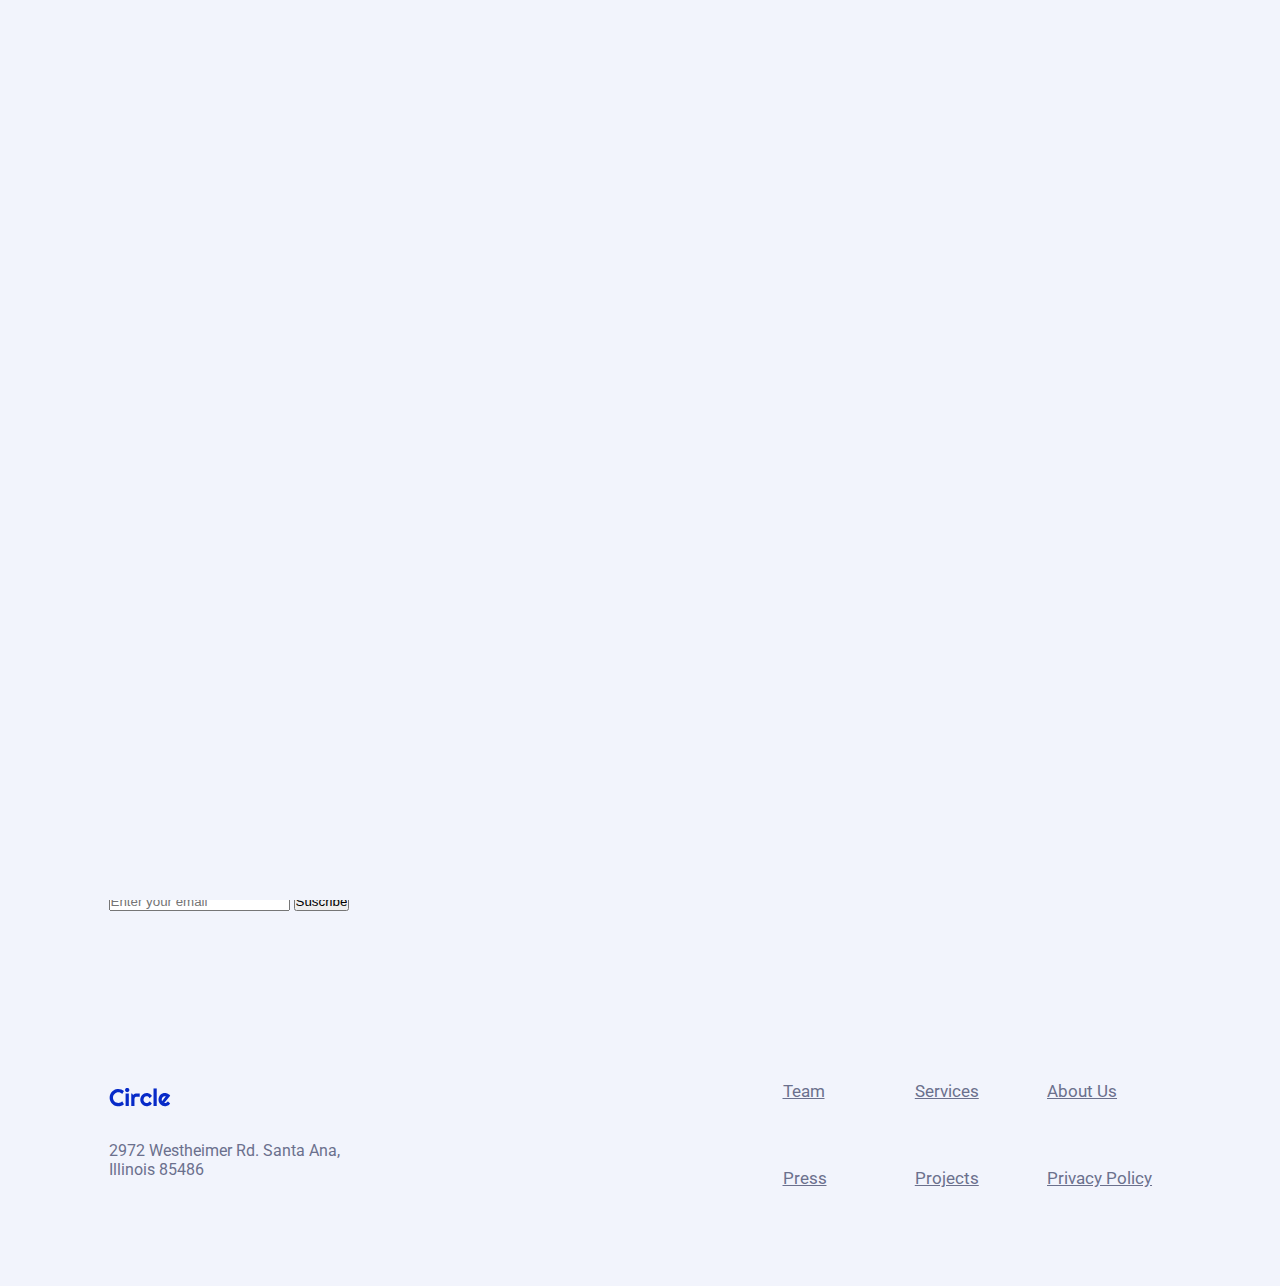
==== index.html @ 1daec204 "Add files via upload" ====
<!DOCTYPE html>
<html lang="en">
  <head>
    <meta charset="UTF-8" />
    <meta name="viewport" content="width=device-width, initial-scale=1.0" />
    <title>Circle Agency – Home</title>
    <link rel="stylesheet" href="./css/styles.css" />
    <link rel="stylesheet" href="./css/header.css" />
    <link rel="stylesheet" href="./css/footer.css" />
    <link rel="stylesheet" href="./css/index.css" />
    <link rel="stylesheet" href="./css/splash-loader.css" />
    <!-- TO add the script tag + defer attribute to load script file after the html is parsed on the webpage -->
    <script src="./js/index.js" defer></script>
    <script src="./js/loader-animation.js" dafer></script>
    <link rel="shortcut icon" type="image/x-icon" href="./assets/logos/favicon.ico">
    <script src="./js/global.js"></script>
    <script src="./js/loader-animations.js"></script>
  </head>
  <body>
    <!-- ----- -->
    <!-- ----- -->
    <!-- Splash Loader Code Start -->
    <div class="splash" >
      <div class="circle2">
        <div class="outer-circle"></div>
        <div class="inner-circle"></div>
        <div class="box box-top-left"></div>
        <div class="box box-bottom-left"></div>
        <div class="box box-bottom-right"></div>
        <div class="box box-top-right"></div>
      </div>
    </div>
    <!-- Splash Loader Code End -->
    <!-- ----- -->
    <!-- ----- -->
    
    <!-- ----- -->
    <!-- ----- -->
    <!-- fetch header-component-->
    <header-component></header-component>
    <!-- fetch header-component-->
    <!-- ----- -->
    <!-- ----- -->
    
   
    <!-- ----- -->
    <!-- ----- -->
    <!-- Hero section -->
   <section class="hero">
      <div class="hero-content">
          <h1 class="capitalize">Empower your Business with stunning desing!</h1>
          <h3>Circle is a digital design and development studio. We design and
              develop astonishing websites and mobile apps.</h3>
          <div class="hero-content-buttons">
              <a class="btn" href="#newsletter">Get in touch</a>
              <a href="#projects">See our work</a>
          </div>
      </div>
      <div class="hero-images">
          <img class="img-hero" src="./assets/hero-section/hero-image.png" alt="Hero image">
          <img class="img-card" src="./assets/hero-section/card-1.png" alt="Choose your credit card">
          <img class="img-card img-card-botton" src="./assets/hero-section/card-2.png"
              alt="Project has been accepted card">
      </div>
  </section>
   <!-- Hero Section end-->  
   <!-- ----- -->
   <!-- ----- -->
    

    <!-- ----- -->
    <!-- ----- -->
    <!-- fetch newsletter-component-->
    <newsletter-component id="newsletter"></newsletter-component>
    <!-- fetch newsletter-component end-->
    <!-- ----- -->
    <!-- ----- -->
    

    <!-- ----- -->
    <!-- ----- -->
    <!-- fetch footer-component-->
    <footer-component></footer-component>
    <!-- fetch footer-component end-->
    <!-- ----- -->
    <!-- ----- -->
    
  </body>
</html>
---- css/styles.css ----
@import url("https://fonts.googleapis.com/css2?family=Cinzel&family=Roboto:wght@100;300;400;500&display=swap");

:root {
  --primary: #072ac8;
  --primaryLight: #a2d6f9;
  --primaryLighter: #d1edff;
  --secondaryLight: #fce300;
  --secondaryDark: #ffc600;
  --neutralLight: #f4f6fc;
  --neutralMedium: #6b708d;
  --neutralDark: #292e47;
  --wrong: #b33a3a;
  --right: #28a428;
  --white: #fff;
  --black: #000;
  --diameter: 25vw;
  --circular-line-width: 2px;
  --background: #000;
  --line-color: #ff0055;
}

* {
  margin: 0;
  padding: 0;
  box-sizing: border-box;
}

body {
  font-family: "Roboto", sans-serif;
  font-style: normal;
  font-weight: 300;
  background-color: #f2f4fc;
  color: #292e47;
}

section,
footer {
  max-width: 1063px;
  margin: auto;
}
---- css/header.css ----
header * {
    box-sizing: border-box;
    padding: 0;
    margin: 0;
  }
  
  /* --- DEFAULT DESIGN: SMARTPHONE --- */
  
  .burger {
    color: var(--NeutralMedium);
    margin-top: 5px;
  }
  
  .menu-selected {
    color: var(--Primary);
  }
  
  .navbar {
    font-size: 18px;
    margin-top: 20px;
    padding-bottom: 10px;
    width: 90%;
  }
  
  .main-nav {
    display: none;
    list-style-type: none;
    color: var(--NeutralMedium);
    font-family: "Roboto";
    font-size: 17px;
    font-weight: 500;
    line-height: 22px;
  }
  
  .nav-links,
  .logo {
    text-decoration: none;
  }
  
  .nav-links:hover {
    color: var(--Primary);
    text-decoration: underline;
  }
  
  .main-nav li {
    text-align: center;
    margin: 15px auto;
  }
  
  .logo {
    position: absolute;
    top: 20px;
    left: 30px;
    margin-left: 0;
  }
  
  .navbar a.btn {
    background-color: var(--Primary);
    color: var(--White);
    padding: 15px;
    font-weight: normal;
  }
  
  .navbar-toggle {
    position: absolute;
    top: 10px;
    right: 20px;
    cursor: pointer;
    color: rgba(255, 255, 255, 0.8);
    font-size: 24px;
  }
  
  #chkToggle {
    display: none;
  }
  
  #menuBtn:hover {
    color: var(--SecondaryDark);
  }
  
  #chkToggle:checked+ul.main-nav,
  #chkToggle:checked+a.btn {
    display: block;
  }
  
  /* --- TABLET ADJUSTMENTS --- */
  
  @media screen and (min-width: 768px) {
    .navbar {
      display: flex;
      justify-content: space-between;
      padding-bottom: 0;
      height: 70px;
      align-items: center;
    }
  
    #chkToggle:checked+ul.main-nav,
    #chkToggle:checked+a.btn {
      display: flex;
    }
  
    .main-nav {
      display: flex;
      margin-right: 30px;
      flex-direction: row;
      justify-content: flex-end;
    }
  
    .main-nav li {
      margin: 0;
    }
  
    .nav-links {
      margin-left: 40px;
    }
  
    .logo {
      position: static;
      margin-left: 90px;
    }
  
    .navbar-toggle {
      display: none;
    }
  
    .nav-links:hover {
      color: var(--Primary);
    }
  
    #menuBtn {
      margin-top: 0;
    }
  }
---- css/footer.css ----
/* --- DEFAULT DESIGN: SMARTPHONE --- */

.footer {
    margin-bottom: 50px;
}

.footer p,
.footer a {
    color: var(--neutralMedium);
    font-weight: normal;
}

.address-info p {
    margin: 20px 0;
}

.sitemap {
    display: grid;
    grid-template-columns: repeat(3, 1fr);
    font-size: 17px;
    list-style: none;
}

.sitemap li {
    margin: 20px 0;
}

.sitemap a:hover {
    color: var(--Primary);
    text-decoration: underline;
}

.address-info-logo {
    text-align: left;
}

/* --- TABLET ADJUSTMENTS --- */

@media (min-width: 768px) {
    .footer {
        display: flex;
        align-items: center;
        justify-content: space-between;
        height: 100%;
    }

    .footer .logo {
        margin-bottom: 20px;
    }

    .footer p {
        text-align: left;
    }

    .address-info p {
        margin: 30px 0;
    }

    .address-info {
        text-align: left;
    }

    .sitemap {
        display: flex;
        flex-wrap: wrap;
        justify-content: space-between;
    }

    .sitemap li {
        flex: 0 32%;
        height: 60px;
        margin-bottom: 2%;
        /* (100-32*3)/2 */
    }
}
---- css/index.css ----
/* --- HOME GENERAL --- */

section {
  margin-bottom: 150px !important;
}

/* --- HERO SECTION --- */

.hero-content {
  text-align: left;
  margin-bottom: 50px;
}

.hero-content div.hero-content-buttons {
  margin: 0;
}

.hero {
  margin: 60px auto;
  max-width: 85%;
}

.hero-content-buttons a:hover {
  color: var(--Primary);
  text-decoration: underline;
}

.hero-content a.btn:hover {
  color: var(--SecondaryDark);
  text-decoration: none;
}

.btn {
  background-color: var(--Primary);
  color: var(--White);
  display: inline;
  margin-top: 30px;
}

.btn a {
  background-color: var(--Primary);
  color: var(--White);
  padding: 15px;
  font-weight: normal;
}

.hero div.hero-content-buttons a {
  padding: 15px;
}

.hero div.hero-content-buttons a.btn {
  font-weight: normal;
}

.hero-images {
  position: relative;
}

.img-hero {
  width: 600px;
  max-width: 100%;
}

.img-card {
  max-width: 250px;
  position: absolute;
  top: 0%;
  left: -15%;
  background-color: rgba(0, 0, 0, 0);
  display: none;
}

.img-card-botton {
  top: auto;
  left: auto;
  right: -15%;
  bottom: -15%;
}






/* --- INTERMEDIATE TABLET / DEKTOP ADJUSTMENTS --- */

@media (min-width: 768px) and (max-width: 1500px) {
  .img-hero {
      width: 900px;
  }

  .img-card {
      max-width: 240px;
  }
}

@media (min-width: 768px) and (max-width: 992px) {
  .img-hero {
      width: 800px;
  }

  .img-card {
      max-width: 200px;
  }
}

/* --- TABLET ADJUSTMENTS --- */

@media (min-width: 768px) {
  .hero {
      display: flex;
  }

  .hero-content {
      display: flex;
      flex-flow: column wrap;
      justify-content: center;
      margin-bottom: 20px;
      margin: 0 auto;
  }

  .img-card {
      display: inline-block;
  }

  .project-wrapper {
      background-color: var(--NeutralLight);
  }

  .clients,
  .services,
  .recent-projects {
      width: 90%;
      margin: 0 auto;
  }

  .clients {
      display: grid;
      grid-template-columns: repeat(3, 1fr);
      margin-top: 150px;
      margin-bottom: 200px;
  }

  .project-card {
      width: 40%;
  }

  .projects-container {
      display: flex;
      flex-flow: row wrap;
  }

  .testimonial {
      margin: 30px auto;
  }

  .testimonial-text h3 {
      font-size: 32px;
  }

  .testimonial-text p {
      font-size: 20px;
      margin-bottom: 20px;
  }

  .testimonial-memojis {
      display: inline-block;
  }
}

/* --- DESKTOP ADJUSTMENTS --- */

@media (min-width: 992px) {
  h1 {
      font-size: 50px;
  }

  .hero h3 {
      font-size: 24px;
  }

  .clients {
      display: flex;
      justify-content: space-between;
  }

  .img-hero {
      width: 800px;
      max-width: auto;
  }

  .services-container {
      display: flex;
      justify-content: space-between;
      gap: 30px;
      align-items: center;
      margin: 0 auto;
      width: 95%;
  }

  .projects-container {
      display: flex;
      justify-content: space-between;
      gap: 30px;
      align-items: center;
      margin: 0 auto;
      width: 95%;
  }

  .project-card {
      width: 30%;
  }

  .testimonial-text h3 {
      font-size: 40px;
  }

  .testimonial-text p {
      font-size: 24px;
  }

  .services-container {
      max-width: 1200px;
  }
}


@keyframes fadeIn {
  to {
    opacity: 0;
  }
}

@keyframes goUp {
  from {
    transform: translate3d(0, 90px, 0);
  }
}

.fade-in {
  opacity: 0;
  animation: fadeIn 1s ease-in forwards, goUp 0.5s ease-in forwards;
}

/*Modal*/
.modal {
    position: fixed;
    left: auto;
    top: 0;
    width: 100%;
    height: 100%;
    background-color: rgba(0, 0, 0, 0.5);
    opacity: 0;
    visibility: hidden;
    transform: scale(1.1);
    transition: visibility 0s linear 0.25s, opacity 0.25s 0s, transform 0.25s;
}

.modal-content {
    position: absolute;
    top: 50%;
    left: 50%;
    transform: translate(-50%, -50%);
    background-color: var(--White);
    padding: 1rem 1.5rem;
    width: 24rem;
    border-radius: 0.5rem;
}

.modal-content > h1, h2, h3, h4, h5, h6 {
    color: darkblue;
    padding: 1rem 1.5rem;
    border-radius: 0.25rem;
}

.modal-title {
    font-weight: bold;
    color: var(--White);
    background-color: var(--Primary);
    border-radius: 0.25rem;
    padding: 0.2rem 1.5rem;
}

.close-button {
    float: right;
    width: 1.6rem;
    font-weight: bold;
    line-height: 1.6rem;
    text-align: center;
    cursor: pointer;
    border-radius: 0.25rem;
    background-color: lightgray;
}

.close-button:hover {
    background-color: darkgray;
}

.show-modal {
    opacity: 1;
    visibility: visible;
    transform: scale(1.0);
    transition: visibility 0s linear 0s, opacity 0.25s 0s, transform 0.25s;
}

/* MEDIA QUERY RESPONSIVE*/

/* Very small devices. Mobile phone*/
@media (max-width: 575.9px){
    .modal-content {
        left: 50%;
        right: 50%;
        width: 50%;
    }
    .modal-content > h1{
        font-size: 15px;
    }
}
.scroll-to-top {
    position: relative;
  }
  
  .btn-scroll-position {
    position: fixed;
    bottom: 40px;
    right: 25px;
    z-index: 20;
  }
  
  .btn-scroll-style {
    background-color: var(--NeutralMedium);
    border: 2px solid var(--White);
    border-radius: 50%;
    height: 50px;
    width: 50px;
    color: var(--White);
    cursor: pointer;
    animation: movebtn 3s ease-in-out infinite;
    box-shadow: 0 2px 5px rgba(000, 000, 000, .3);
    transition: all 0.5s ease-in-out;
    font-size: 30px !important;
    line-height: 45px !important;
    display: flex;
    justify-content: center;
    align-items: center;
    visibility: hidden;
  }
  
  .icon-style:hover {
    animation: none;
    background: var(--White);
    color: var(--NeutralMedium);
    border: 2px solid var(--NeutralMedium);
  }
  
  @keyframes movebtn {
    0% {
      transform: translateY(0px);
    }
    25% {
      transform: translateY(20px);
    }
    50% {
      transform: translateY(0px);
    }
    75% {
      transform: translateY(-20px);
    }
    100% {
      transform: translateY(0px);
    }
  }

  @media (min-width: 992px) {
    .btn-scroll-style {
        height: 55px;
        width: 55px;
        line-height: 50px !important;
    }
  }
---- css/splash-loader.css ----
/* ------------------------------ Splash page ------------------------------ */
.splash {
    position: fixed;
    top: 0;
    left: 0;
    width: 100vw;
    max-width: 100vw;
    height: 100vh;
    z-index: 200;
    background-color: #f2f4fc;
  }
  
  .splash.display-none {
    position: fixed;
    top: 0;
    left: 0;
    opacity: 0;
    width: 95vw;
    max-width: 1200px;
    height: 100vh;
    z-index: -10;
    background-color: #f2f4fc;
    transition: all 1s;
  }
  
  .splash h1 {
    font-size: 2em;
    position: fixed;
    top: 39vh;
    left: 37vw;
    background-color: transparent;
    color: var(--primary);
  }
  
  @keyframes fadeIn {
    to {
      opacity: 0;
    }
  }
  
  @keyframes goUp {
    from {
      transform: translate3d(0, 90px, 0);
    }
  }
  
  .fade-in {
    opacity: 0;
    animation: fadeIn 1s ease-in forwards, goUp 0.5s ease-in forwards;
  }
  
  /* ------ CIRCULAR ANIMATION ------ */
  
  .circle2 {
    position: fixed;
    display: inline;
  }
  
  .outer-circle {
    position: absolute;
    top: 24vh;
    left: 35vw;
    height: var(--diameter);
    width: var(--diameter);
    border-radius: 50%;
    background: var(--secondaryDark);
  }
  
  .inner-circle {
    position: absolute;
    top: calc(24vh + var(--circular-line-width));
    left: calc(35vw + var(--circular-line-width));
    height: calc(var(--diameter) - 2 * var(--circular-line-width));
    width: calc(var(--diameter) - 2 * var(--circular-line-width));
    background-color: #f2f4fc;
    border-radius: 50%;
  }
  
  .box {
    position: absolute;
    height: calc(var(--diameter) / 2);
    width: calc(var(--diameter) / 2);
    background: #f2f4fc;
  }
  
  .box-top-left {
    left: 35vw;
    top: 24vh;
    transform-origin: 100% 100%;
    animation: show-top-left 0.5s linear forwards;
  }
  
  .box-bottom-left {
    left: 35vw;
    top: calc(24vh + var(--diameter) / 2);
    transform-origin: 100% 0;
    animation: show-bottom-left 0.5s linear 0.5s forwards;
  }
  
  .box-bottom-right {
    left: calc(35vw + var(--diameter) / 2);
    top: calc(24vh + var(--diameter) / 2);
    transform-origin: 0 0;
    animation: show-bottom-right 0.5s linear 1s forwards;
  }
  
  .box-top-right {
    top: 24vh;
    left: calc(35vw + var(--diameter) / 2);
    transform-origin: 0 100%;
    animation: show-top-right 0.5s linear 1.5s forwards;
  }
  
  @keyframes show-top-left {
    0% {
      transform: skewX(0deg);
    }
  
    99.9% {
      height: calc(var(--diameter) / 2);
      width: calc(var(--diameter) / 2);
    }
  
    100% {
      height: 0;
      width: 0;
      transform: skewX(90deg);
    }
  }
  
  @keyframes show-bottom-left {
    0% {
      transform: skewY(0deg);
    }
  
    99.9% {
      height: calc(var(--diameter) / 2);
      width: calc(var(--diameter) / 2);
    }
  
    100% {
      height: 0;
      width: 0;
      transform: skewY(-90deg);
    }
  }
  
  @keyframes show-bottom-right {
    0% {
      transform: skewX(0deg);
    }
  
    99.9% {
      height: calc(var(--diameter) / 2);
      width: calc(var(--diameter) / 2);
    }
  
    100% {
      height: 0;
      width: 0;
      transform: skewX(90deg);
    }
  }
  
  @keyframes show-top-right {
    0% {
      transform: skewY(0deg);
    }
  
    99.9% {
      height: calc(var(--diameter) / 2);
      width: calc(var(--diameter) / 2);
    }
  
    100% {
      height: 0;
      width: 0;
      transform: skewY(-90deg);
    }
  }
  
  
  
  
  /* --------------------------------------------------------------------------- */
  /* ------------------------------ MEDIA QUERIES ------------------------------ */
  /* --------------------------------------------------------------------------- */
  
  /* ------------------------- Smaller than 990px (tablet) ------------------------- */
  @media (max-width: 990px) {
    /* ------------------------------ Splash ------------------------------ */
    .splash {
      display: none;
    }
  
  }
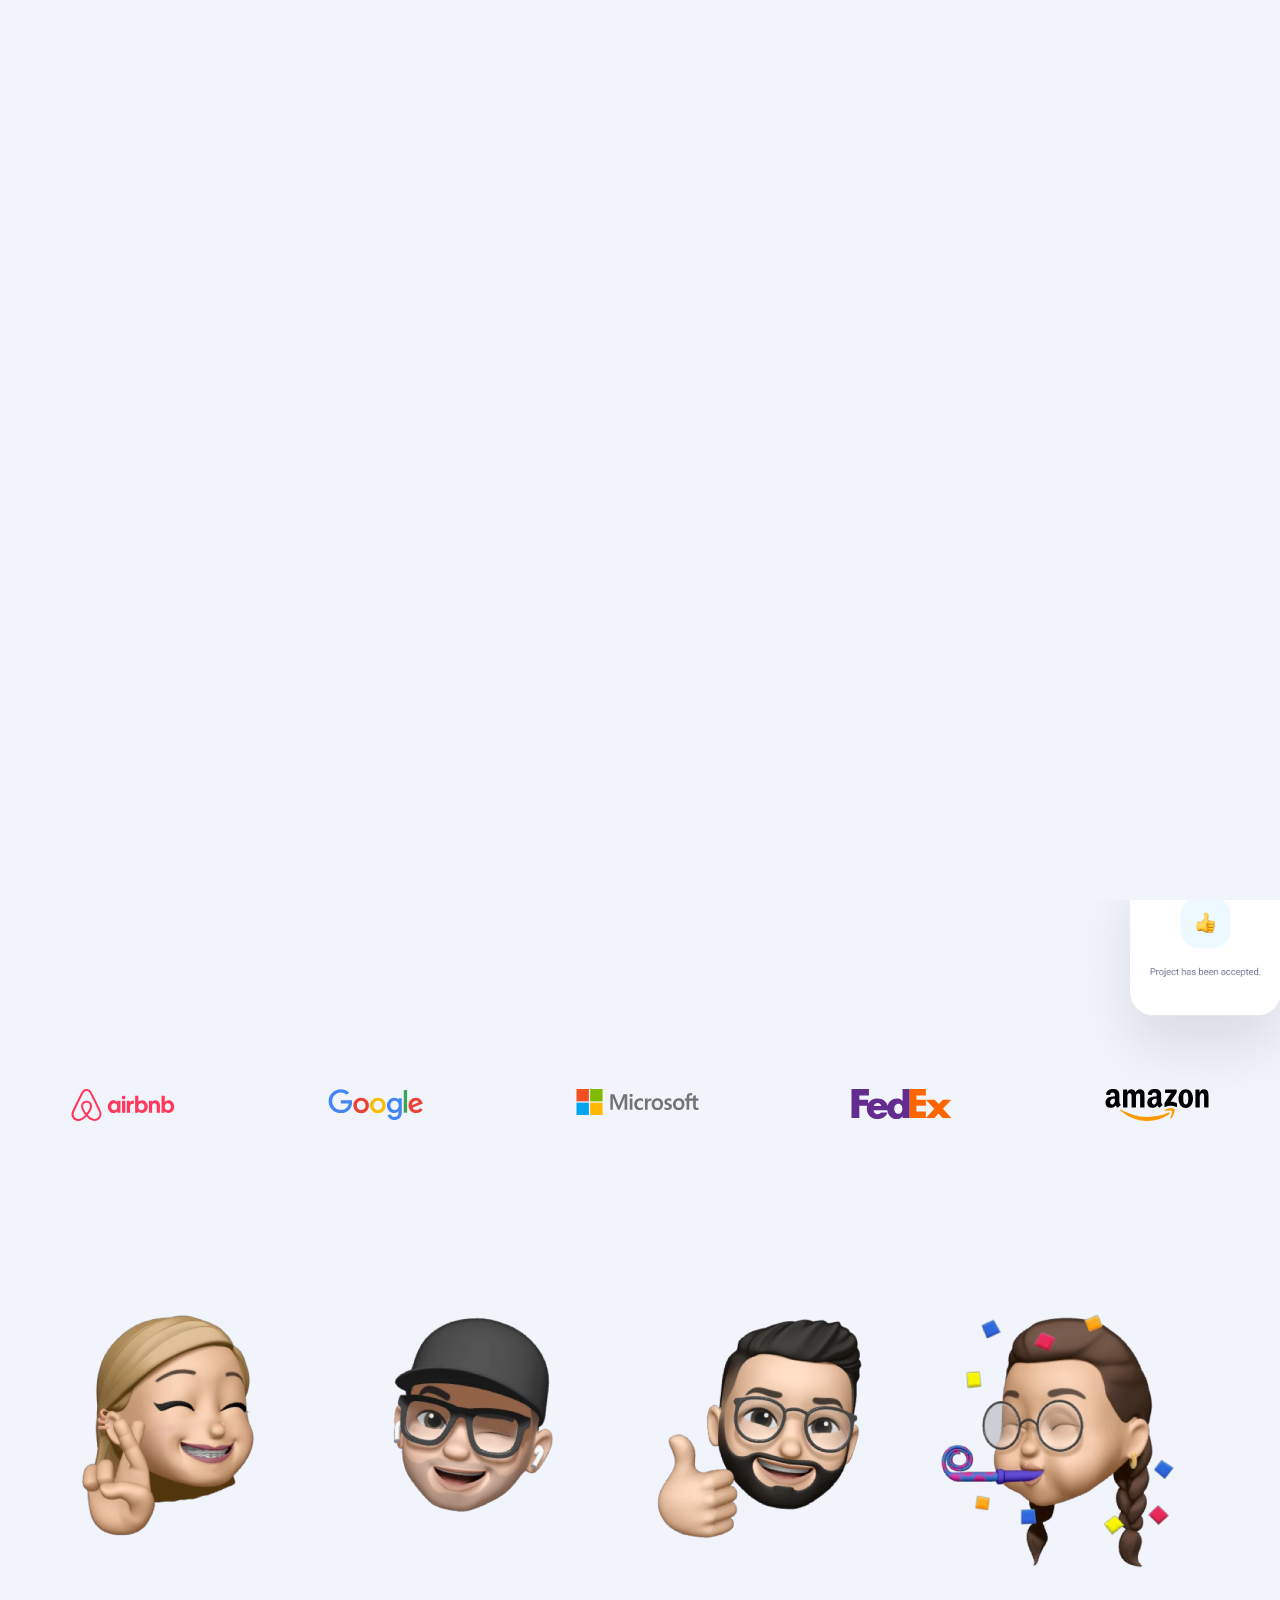
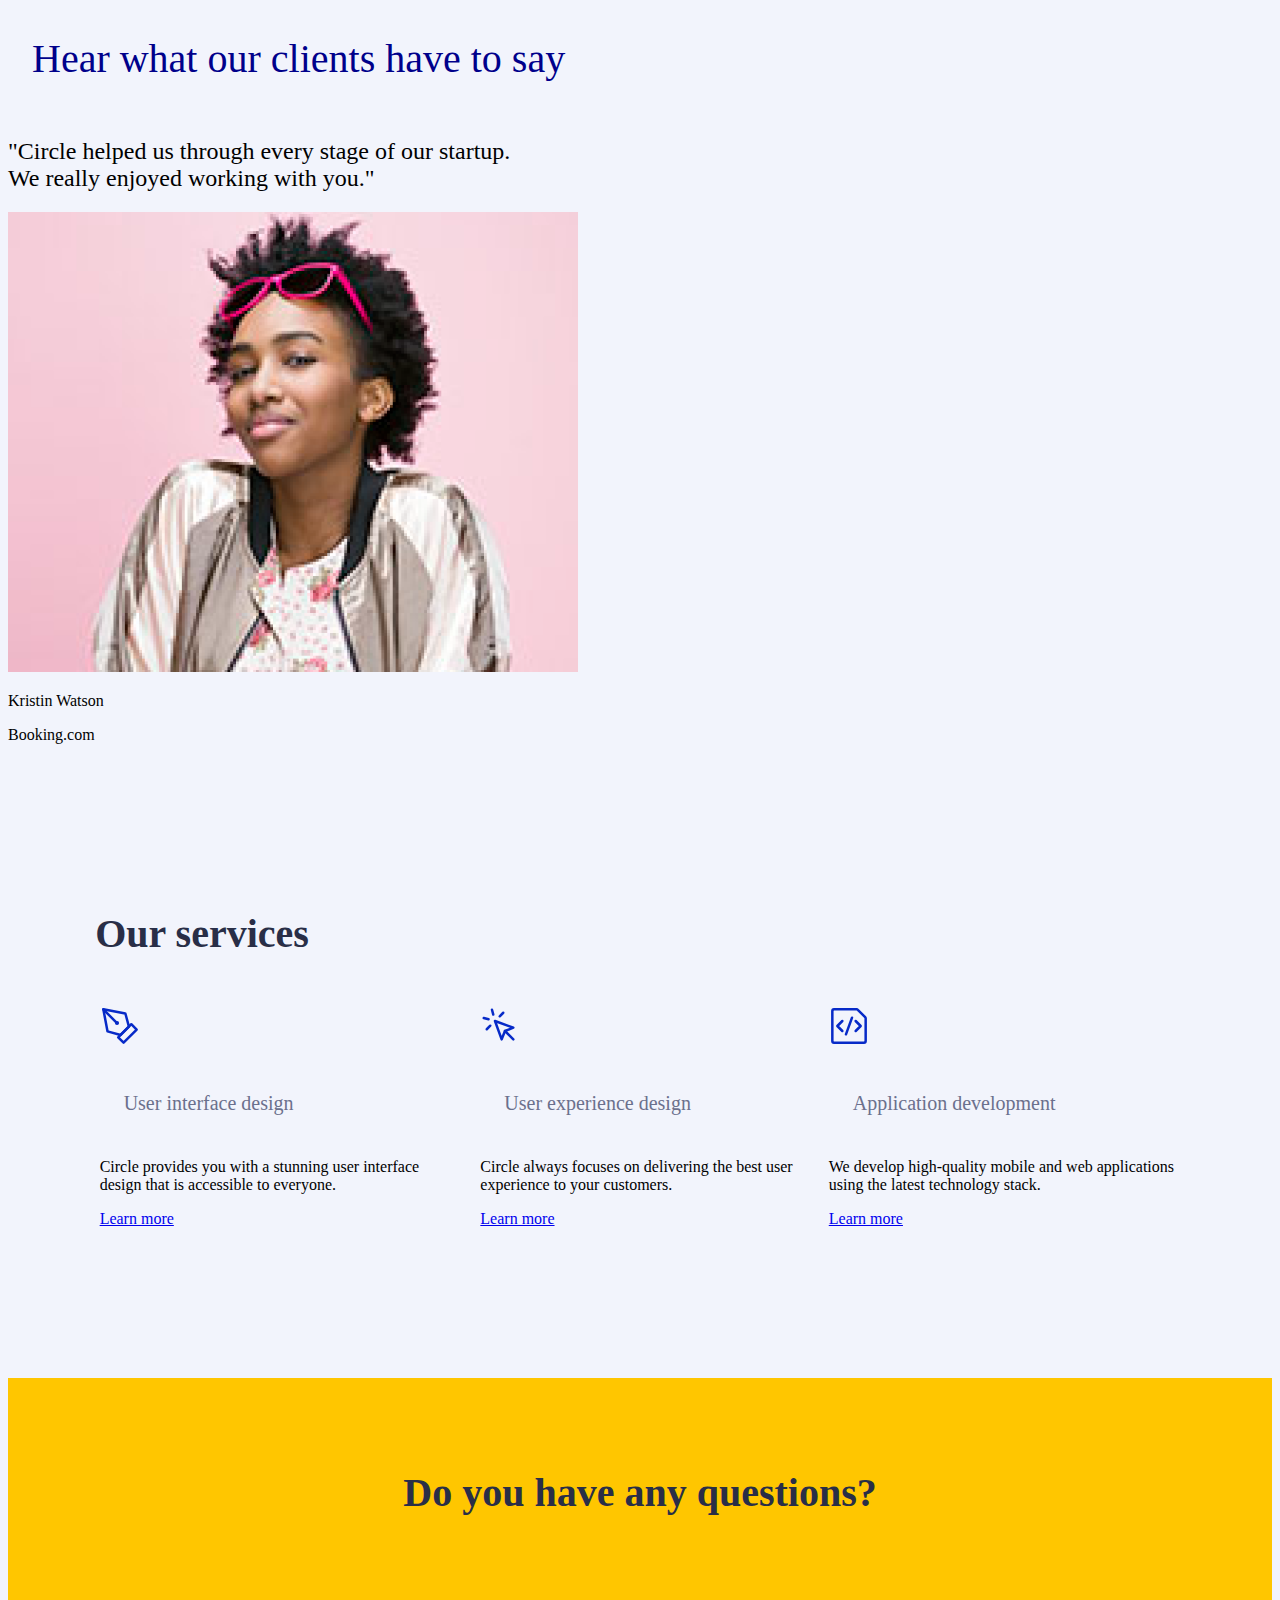
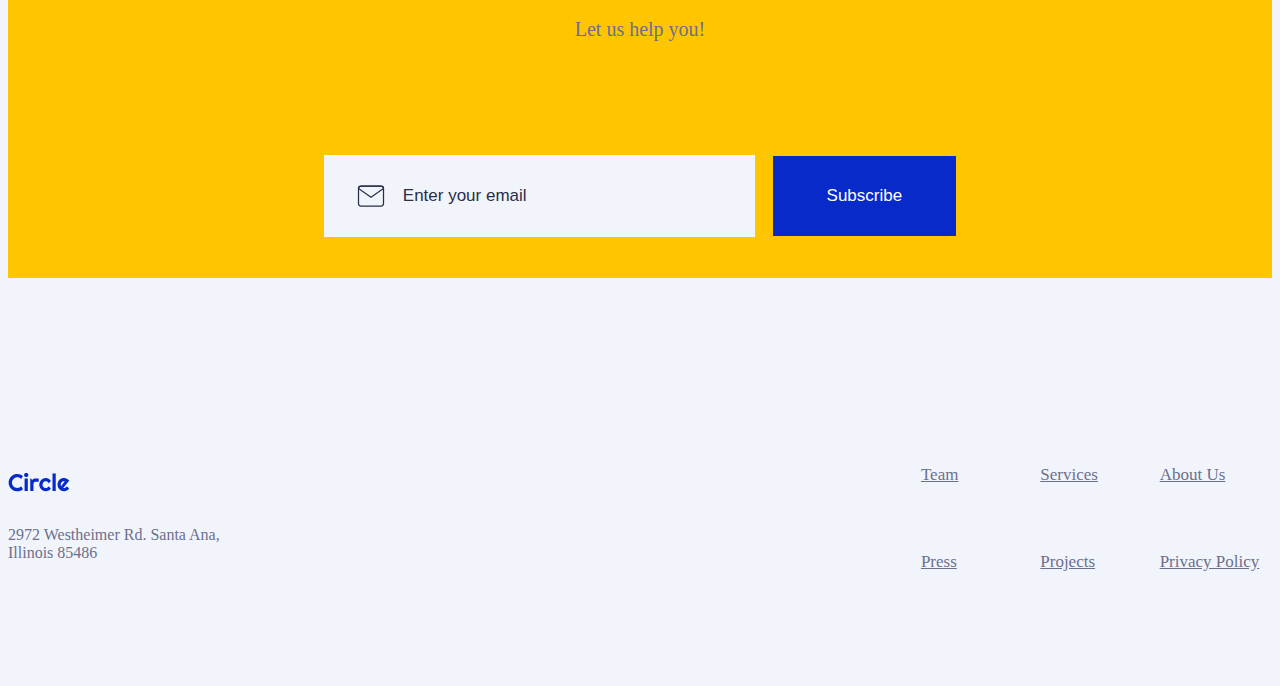
==== commit 9b56ffbc: "update" ====
--- a/index.html
+++ b/index.html
@@ -4,23 +4,19 @@
     <meta charset="UTF-8" />
     <meta name="viewport" content="width=device-width, initial-scale=1.0" />
     <title>Circle Agency – Home</title>
-    <link rel="stylesheet" href="./css/styles.css" />
-    <link rel="stylesheet" href="./css/header.css" />
-    <link rel="stylesheet" href="./css/footer.css" />
+    <link rel="stylesheet" href="./css/styles.css" />   
     <link rel="stylesheet" href="./css/index.css" />
     <link rel="stylesheet" href="./css/splash-loader.css" />
-    <!-- TO add the script tag + defer attribute to load script file after the html is parsed on the webpage -->
+    <!-- Load scripts after the HTML is parsed -->
     <script src="./js/index.js" defer></script>
-    <script src="./js/loader-animation.js" dafer></script>
-    <link rel="shortcut icon" type="image/x-icon" href="./assets/logos/favicon.ico">
+    <script src="./js/loader-animation.js" defer></script>
     <script src="./js/global.js"></script>
     <script src="./js/loader-animations.js"></script>
   </head>
   <body>
-    <!-- ----- -->
-    <!-- ----- -->
+
     <!-- Splash Loader Code Start -->
-    <div class="splash" >
+    <div class="splash">
       <div class="circle2">
         <div class="outer-circle"></div>
         <div class="inner-circle"></div>
@@ -31,59 +27,158 @@
       </div>
     </div>
     <!-- Splash Loader Code End -->
-    <!-- ----- -->
-    <!-- ----- -->
-    
-    <!-- ----- -->
-    <!-- ----- -->
-    <!-- fetch header-component-->
+
+    <!-- Header Component -->
     <header-component></header-component>
-    <!-- fetch header-component-->
-    <!-- ----- -->
-    <!-- ----- -->
-    
-   
-    <!-- ----- -->
-    <!-- ----- -->
-    <!-- Hero section -->
-   <section class="hero">
-      <div class="hero-content">
-          <h1 class="capitalize">Empower your Business with stunning desing!</h1>
-          <h3>Circle is a digital design and development studio. We design and
-              develop astonishing websites and mobile apps.</h3>
-          <div class="hero-content-buttons">
-              <a class="btn" href="#newsletter">Get in touch</a>
-              <a href="#projects">See our work</a>
-          </div>
-      </div>
-      <div class="hero-images">
-          <img class="img-hero" src="./assets/hero-section/hero-image.png" alt="Hero image">
-          <img class="img-card" src="./assets/hero-section/card-1.png" alt="Choose your credit card">
-          <img class="img-card img-card-botton" src="./assets/hero-section/card-2.png"
-              alt="Project has been accepted card">
-      </div>
-  </section>
-   <!-- Hero Section end-->  
-   <!-- ----- -->
-   <!-- ----- -->
-    
 
-    <!-- ----- -->
-    <!-- ----- -->
-    <!-- fetch newsletter-component-->
+    <!-- Hero Section -->
+    <section id="main">
+        <div class="vertical-container container">
+            <div class="texts">
+                <h1>Empower Your Business With Stunning Design!</h1>
+                <h4 class="light-grey">
+                    Circle is a digital design and development studio. We design and develop astonishing websites and mobile apps.
+                </h4>
+                <div class="two-buttons vertical-container">
+                    <a href="contact.html" class="blue-btn">Get in touch</a>
+                    <a href="#recent-projects" class="button-white light-grey">See our work</a>
+                </div>
+            </div>
+            <div class="hero-shot">
+                <img class="hero"
+                    src="./assets/hero-section/hero-image.png">
+                <img class="visible card1"
+                    src="./assets/hero-section/card-1.png"
+                    alt="man smiling smiling at the camera">
+                <img class="visible card2"
+                    src="./assets/hero-section/card-2.png">
+            </div>
+        </div>
+    </section>
+    <!-- Clients Section -->
+    <section class="clients">
+        <a href="https://www.airbnb.com" target="_blank">
+            <img class="img-client" src="./assets/logos/airbnb-logo.svg" alt="airbnb logo">
+        </a>
+        <a href="https://www.google.com" target="_blank">
+            <img class="img-client" src="./assets/logos/google-logo.svg" alt="Google logo">
+        </a>
+        <a href="https://www.microsoft.com" target="_blank">
+            <img class="img-client" src="./assets/logos/microsoft-logo.svg" alt="Microsoft logo">
+        </a>
+        <a href="https://www.fedex.com" target="_blank">
+            <img class="img-client" src="./assets/logos/fedex-logo.svg" alt="FedEx logo">
+        </a>
+        <a href="https://www.amazon.com" target="_blank">
+            <img class="img-client" src="./assets/logos/amazon-logo.svg" alt="amazon logo">
+        </a>
+    </section>
+
+    <!-- Recent Projects Section -->
+    <section id="projects" class="recent-projects" hidden>
+        <h2 class="capitalize">Recent projects</h2>
+        <div class="projects-container">
+            <article class="project-card">
+                <a class="project-wrapper" href="./pages/projects.html?id=1">
+                    <img class="img-project" src="./assets/projects-section/1.jpg" alt="Project 1">
+                    <div class="project-inner-card">
+                        <h4 class="project-title">Simplify (Static)</h4>
+                        <p class="project-description capitalize">UI design & App development</p>
+                        <a class="learn-more" href="./pages/projects.html?id=1">Learn more</a>
+                    </div>
+                </a>
+            </article>
+            <article class="project-card">
+                <a class="project-wrapper" href="./index/projects.html?id=2">
+                    <img class="img-project" src="./assets/projects-section/2.jpg" alt="Project 2">
+                    <div class="project-inner-card">
+                        <h4 class="project-title">Dashcoin</h4>
+                        <p class="project-description capitalize">Web development</p>
+                        <a class="learn-more" href="./index/projects.html?id=2">Learn more</a>
+                    </div>
+                </a>
+            </article>
+            <article class="project-card">
+                <a class="project-wrapper" href="./index/projects.html?id=3">
+                    <img class="img-project" src="./assets/projects-section/3.jpg" alt="Project 3">
+                    <div class="project-inner-card">
+                        <h4 class="project-title">Vectorify</h4>
+                        <p class="project-description capitalize">User experience design</p>
+                        <a class="learn-more" href="./index/projects.html?id=3">Learn more</a>
+                    </div>
+                </a>
+            </article>
+        </div>
+    </section>
+
+    <!-- Testimonial Section -->
+    <section class="testimonial">
+        <div class="testimonial-memojis">
+            <img class="testimonial-memoji1" src="./assets/testimonial-section/memoji-1.png" alt="Memoji 1">
+            <img class="testimonial-memoji2" src="./assets/testimonial-section/memoji-2.png" alt="Memoji 2">
+            <img class="testimonial-memoji3" src="./assets/testimonial-section/memoji-3.png" alt="Memoji 3">
+            <img class="testimonial-memoji4" src="./assets/testimonial-section/memoji-4.png" alt="Memoji 4">
+        </div>
+        <div class="testimonial-text">
+            <h3 class="capitalize">Hear what our clients have to say</h3>
+            <p>
+                "Circle helped us through every stage of our startup.
+                <br>
+                We really enjoyed working with you."
+            </p>
+        </div>
+        <div class="testimonial-profile">
+            <img class="testimonial-profile-img" src="./assets/testimonial-section/profile.png" alt="Kristin Watson profile image">
+            <div class="testimonial-profile-info">
+                <p class="name">Kristin Watson</p>
+                <p class="origin">Booking.com</p>
+            </div>
+        </div>
+    </section>
+
+    <!-- Services Section -->
+    <section id="services" class="services">
+        <h2 class="capitalize">Our services</h2>
+        <div class="services-container">
+            <article class="services-card">
+                <div class="img-services">
+                    <img src="./assets/services-section/icons/1.svg" alt="User interface design icon">
+                </div>
+                <h4 class="capitalize">User interface design</h4>
+                <p>Circle provides you with a stunning user interface design that is accessible to everyone.</p>
+                <a class="learn-more" href="#">Learn more</a>
+            </article>
+            <article class="services-card">
+                <div class="img-services">
+                    <img src="./assets/services-section/icons/2.svg" alt="User experience design icon">
+                </div>
+                <h4 class="capitalize">User experience design</h4>
+                <p>Circle always focuses on delivering the best user experience to your customers.</p>
+                <a class="learn-more" href="#">Learn more</a>
+            </article>
+            <article class="services-card">
+                <div class="img-services">
+                    <img src="./assets/services-section/icons/3.svg" alt="Application development icon">
+                </div>
+                <h4 class="capitalize">Application development</h4>
+                <p>We develop high-quality mobile and web applications using the latest technology stack.</p>
+                <a class="learn-more" href="#">Learn more</a>
+            </article>
+        </div>
+    </section>
+
+    <!-- Newsletter Component -->
     <newsletter-component id="newsletter"></newsletter-component>
-    <!-- fetch newsletter-component end-->
-    <!-- ----- -->
-    <!-- ----- -->
-    
 
-    <!-- ----- -->
-    <!-- ----- -->
-    <!-- fetch footer-component-->
+    <!-- Scroll to Top Button -->
+    <div class="scroll-to-top">
+        <span class="fa fa-arrow-up btn-scroll btn-scroll-position btn-scroll-style"></span>
+    </div>
+
+    <!-- Footer Component -->
     <footer-component></footer-component>
-    <!-- fetch footer-component end-->
-    <!-- ----- -->
-    <!-- ----- -->
-    
+
+    <script src="./js/scroll.js"></script>
+    <script src="./js/index.js"></script>
   </body>
 </html>
--- a/css/styles.css
+++ b/css/styles.css
@@ -1,5 +1,7 @@
 @import url("https://fonts.googleapis.com/css2?family=Cinzel&family=Roboto:wght@100;300;400;500&display=swap");
-
+html{
+  background-color: #F2F4FC;
+}
 :root {
   --primary: #072ac8;
   --primaryLight: #a2d6f9;
@@ -19,25 +21,204 @@
   --line-color: #ff0055;
 }
 
-* {
-  margin: 0;
-  padding: 0;
-  box-sizing: border-box;
-}
-
-body {
-  font-family: "Roboto", sans-serif;
-  font-style: normal;
-  font-weight: 300;
-  background-color: #f2f4fc;
-  color: #292e47;
-}
-
-section,
-footer {
-  max-width: 1063px;
-  margin: auto;
-}
-
 
  
+@media only screen and (max-width: 902px) {
+
+  
+
+  body {
+      background-color: #727275;
+
+  }
+
+ 
+
+  h1 {
+      font-size: 30px;
+      font-weight: 700;
+  }
+
+  h2 {
+      font-size: 30px;
+      font-weight: 700;
+  }
+
+  h4 {
+      font-size: 17px;
+      font-weight: 400;
+  }
+
+
+  /* Main Section */
+  .vertical-container {
+      width: 100vw;
+      display: flex;
+      flex-direction: column;
+      align-items: center;
+      gap: 2vh;
+      margin: 0;
+  }
+
+  .two-buttons {
+      display: flex;
+      align-content: center;
+      margin-left: 50%;
+      margin-right: 50%;
+      margin-top: 50px;
+      font-size: 17px;
+      font-weight: 500;
+  }
+
+  .button-white {
+      text-decoration: none;
+      padding: 15px 30px;
+
+  }
+
+  .button-learn {
+      font-size: 17px;
+      font-weight: 500;
+      text-decoration: none;
+      color: #072AC8
+  }
+
+  #main {
+      margin-bottom: 5vh 0;
+      width: 100vw;
+  }
+
+  #main img {
+      padding: 0px;
+      margin: 0px;
+      width: 70vw;
+  }
+
+  .texts {
+      display: flex;
+      flex-direction: column;
+      align-items: center;
+      width: 80vw;
+      padding: 5%;
+      text-align: center;
+  }
+
+  .texts h4 {
+      margin-top: 2vh;
+  }
+
+}
+
+/* Desktop/Tablet/Laptop Screens */
+
+@media only screen and (min-width: 903px) {
+
+  h1 {
+      font-size: 60px;
+      font-weight: 700;
+  }
+
+  h2 {
+      font-size: 40px;
+      font-weight: 700;
+  }
+
+  h3 {
+      font-size: 24px;
+      font-weight: 500;
+  }
+
+
+  h4 {
+      font-size: 20px;
+      font-weight: 400;
+  }
+
+  .blue-btn {
+      background-color: #072AC8;
+      color: white;
+      text-decoration: none;
+      padding: 15px 20px;
+      font-size: 17px;
+      font-weight: 500;
+      white-space: nowrap;
+  }
+
+  
+  .container {
+    max-width: 1100px;
+    margin-right: auto;
+    margin-left: auto;
+    display: flex;
+    justify-content: space-between;
+
+}
+
+  
+  /* Main Section*/
+
+  #main {
+      margin-bottom: 8%;
+  }
+
+  .two-buttons {
+      display: flex;
+      align-content: center;
+      font-size: 17px;
+      font-weight: 500;
+  }
+
+  .button-white {
+      text-decoration: none;
+      padding: 15px 30px;
+
+  }
+
+  .button-learn {
+      font-size: 17px;
+      font-weight: 500;
+      text-decoration: none;
+      color: #072AC8
+  }
+
+  .hero-shot {
+      position: relative;
+  }
+
+  .hero {
+      max-width: 550px;
+  }
+
+  .card1 {
+      position: absolute;
+      max-width: 275px;
+      top: 5%;
+      left: -18%;
+  }
+
+  .card2 {
+      position: absolute;
+      max-width: 275px;
+      right: -20%;
+      bottom: -20%;
+  }
+
+  .texts {
+      display: flex;
+      flex-direction: column;
+      justify-content: center;
+      text-align: left;
+      width: 45%;
+      padding: 5% 0 5% 0;
+      gap: 10%;
+  }
+
+  
+  
+
+  
+ 
+
+
+  
+}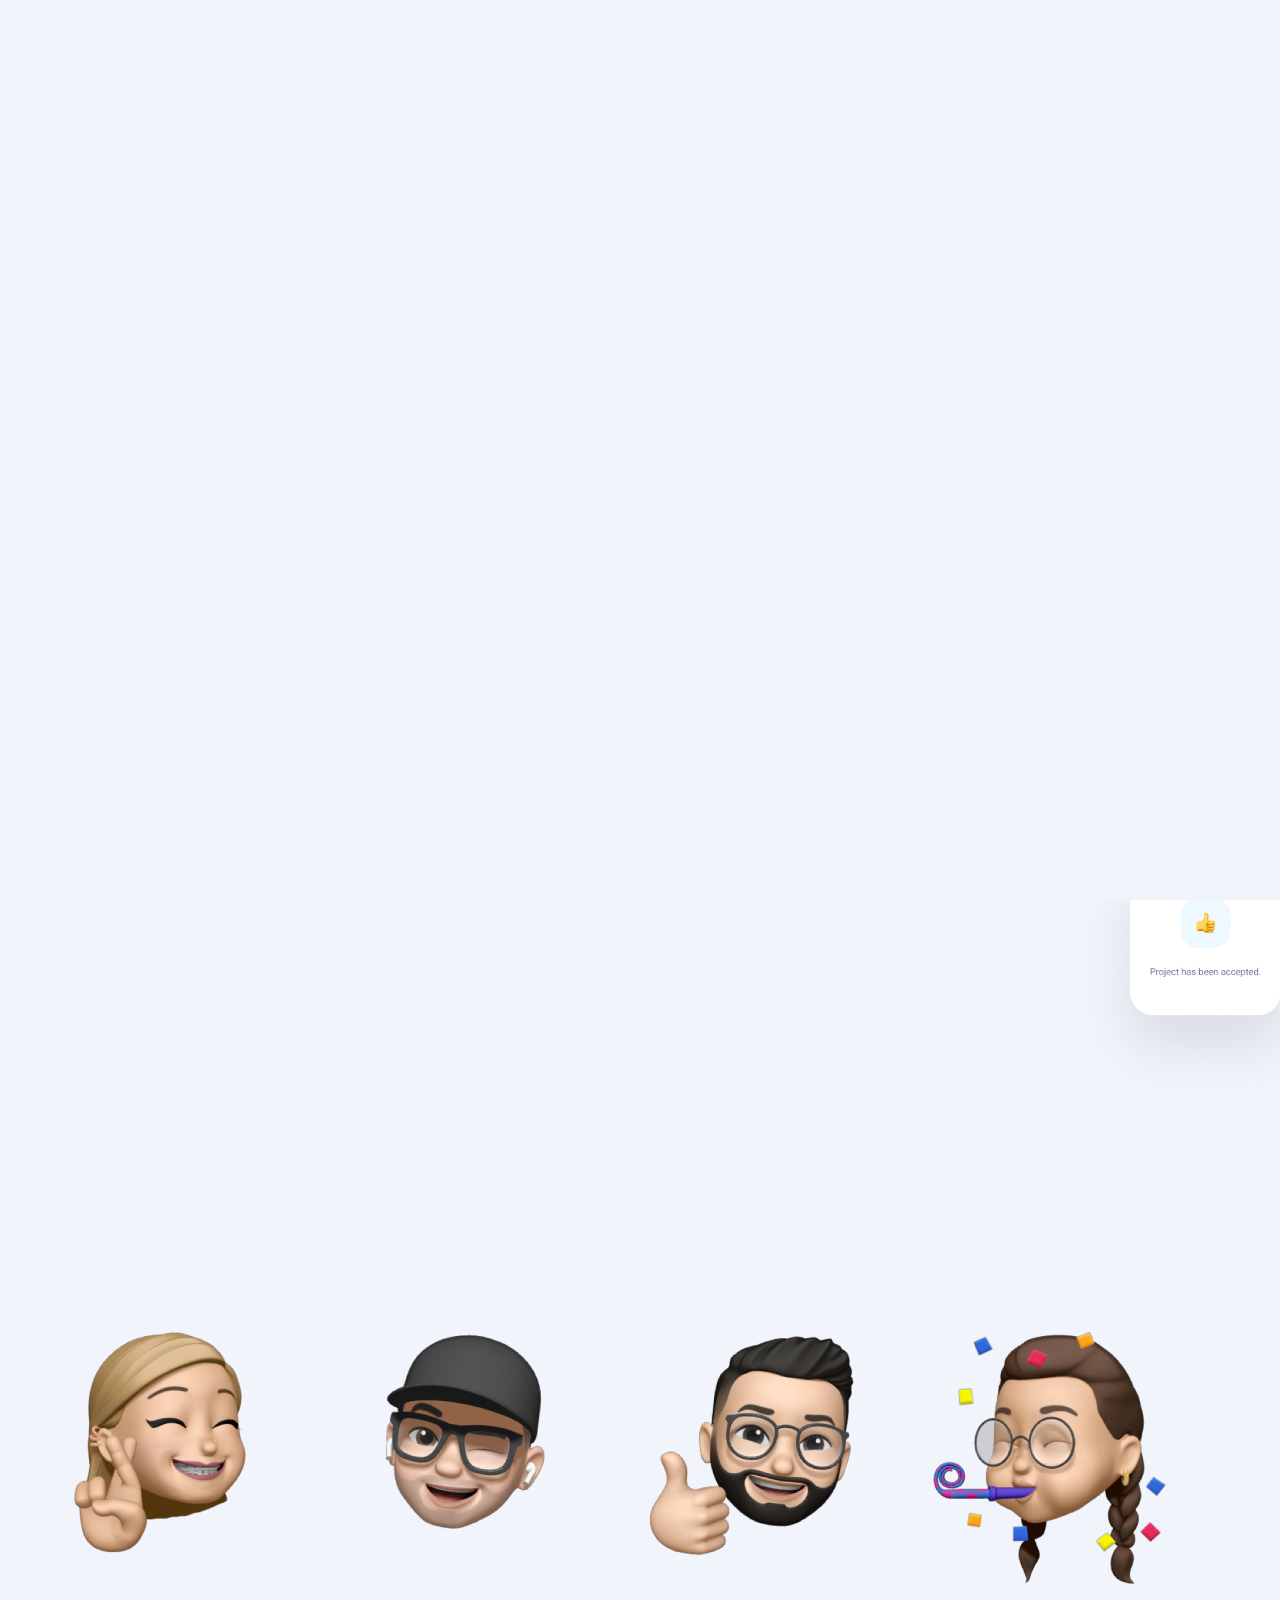
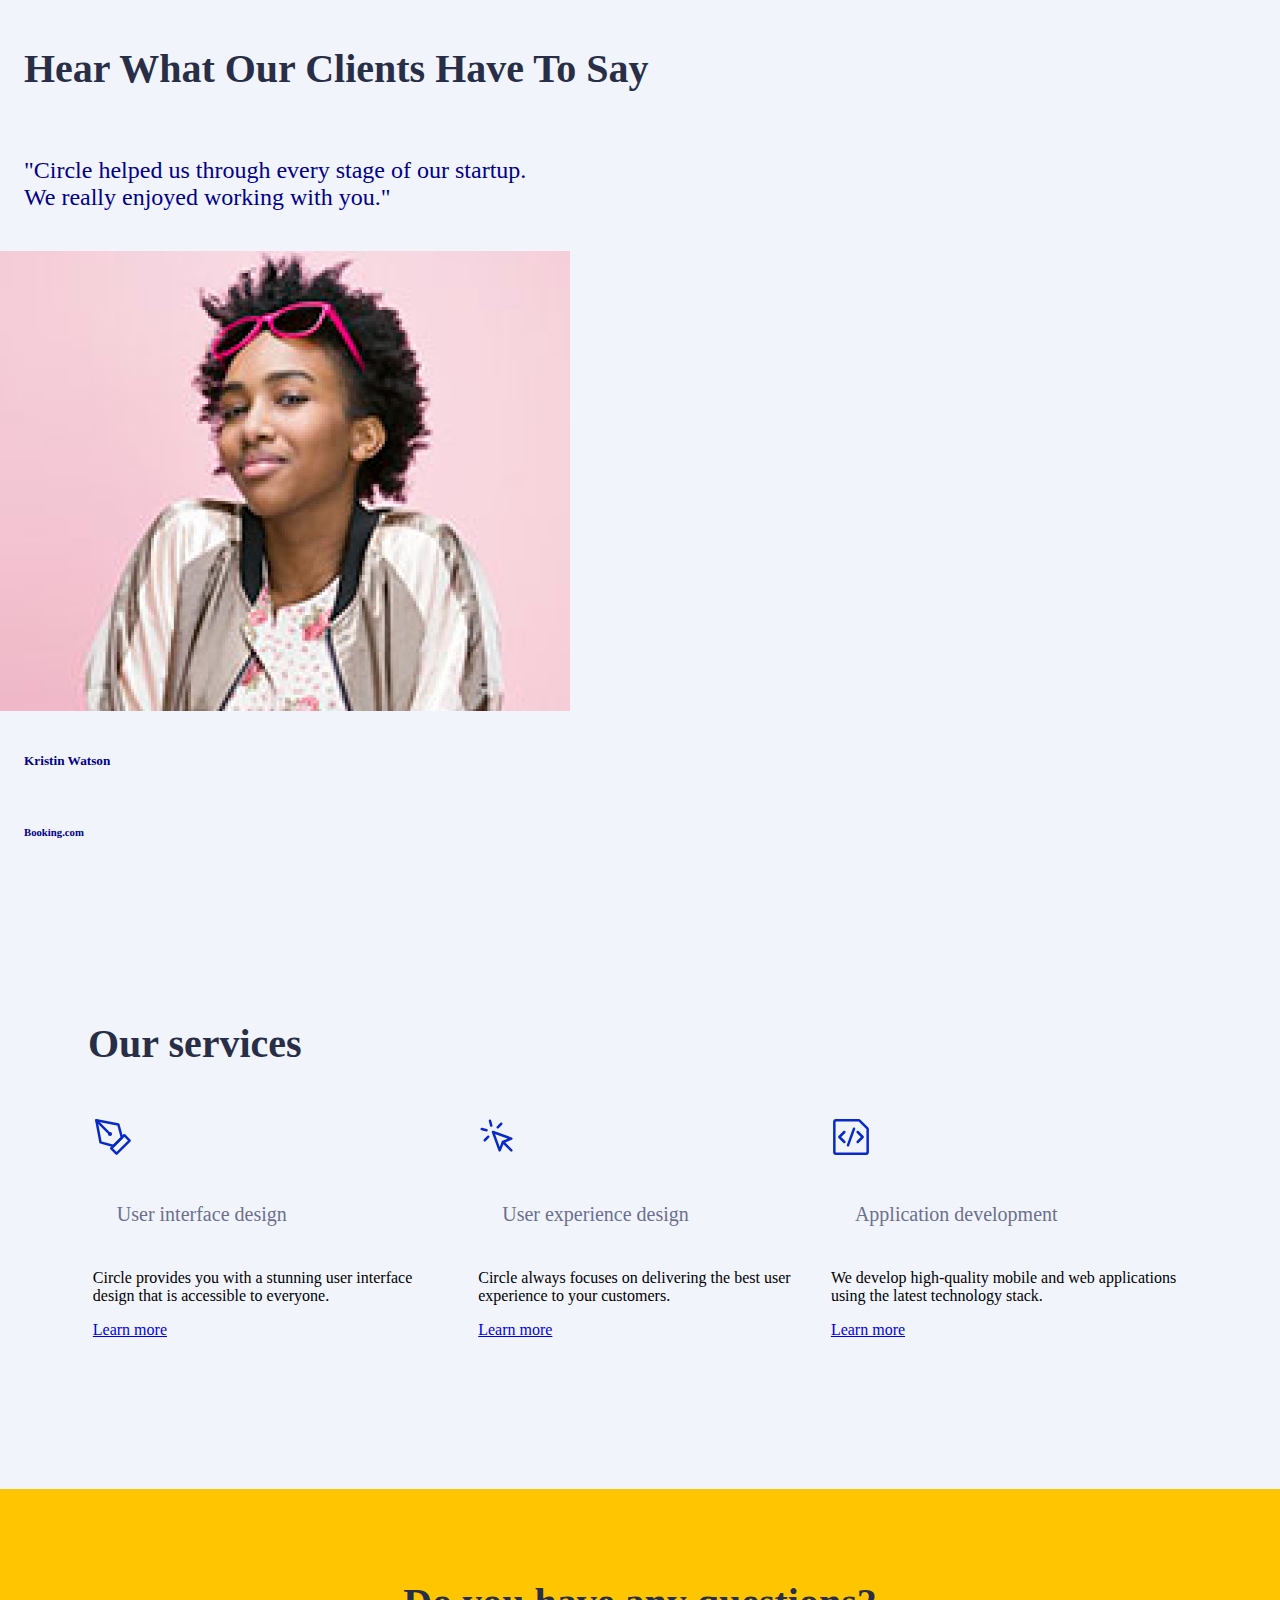
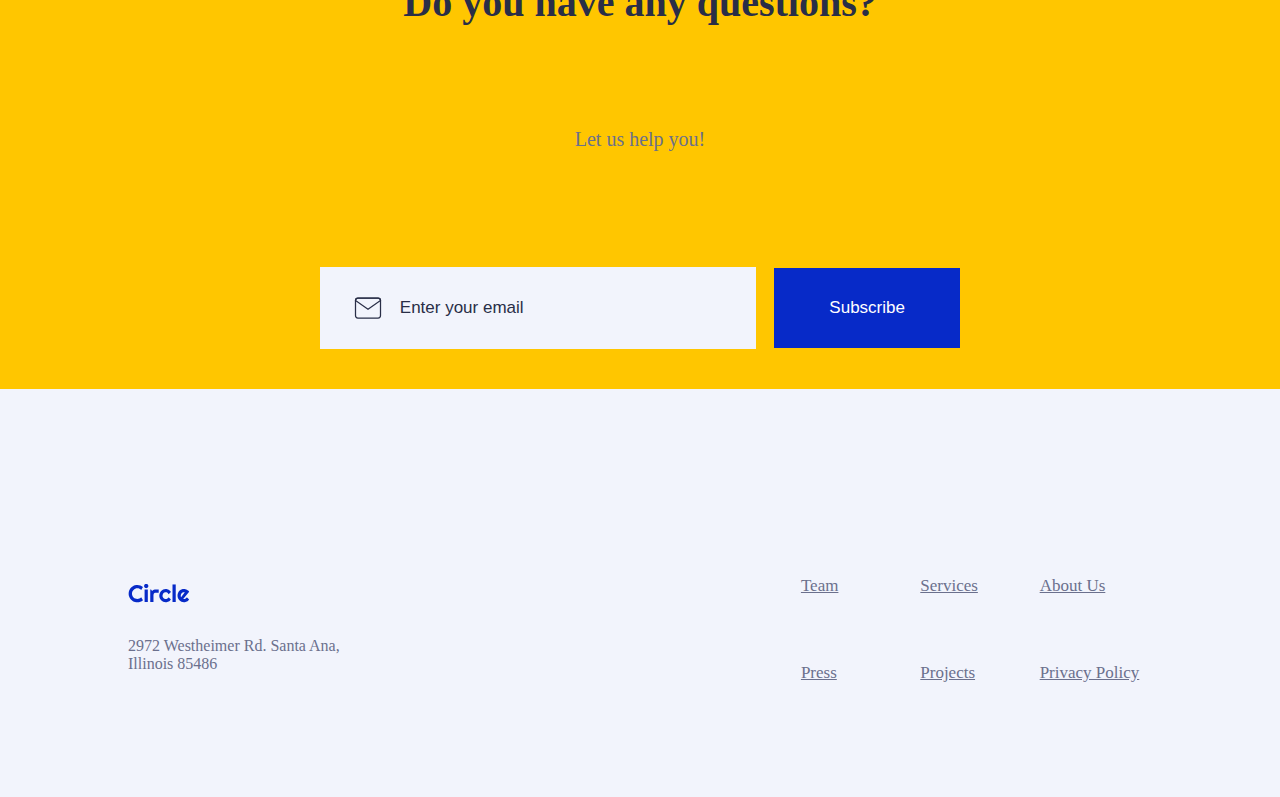
==== commit c1fbdc68: "upload" ====
--- a/index.html
+++ b/index.html
@@ -11,8 +11,9 @@
     <script src="./js/index.js" defer></script>
     <script src="./js/loader-animation.js" defer></script>
     <script src="./js/global.js"></script>
-    <script src="./js/loader-animations.js"></script>
-  </head>
+    <script src="./js/animation.js"></script>
+     
+</head>
   <body>
 
     <!-- Splash Loader Code Start -->
@@ -32,106 +33,80 @@
     <header-component></header-component>
 
     <!-- Hero Section -->
-    <section id="main">
-        <div class="vertical-container container">
-            <div class="texts">
+    <section id="hero">
+        <div class="hero-container container">
+            <div class="text">
                 <h1>Empower Your Business With Stunning Design!</h1>
-                <h4 class="light-grey">
+                <h4>
                     Circle is a digital design and development studio. We design and develop astonishing websites and mobile apps.
                 </h4>
-                <div class="two-buttons vertical-container">
-                    <a href="contact.html" class="blue-btn">Get in touch</a>
-                    <a href="#recent-projects" class="button-white light-grey">See our work</a>
+                <div class="hero-btn hero-container">
+                    <a href="./index/contact.html" class="blue-btn">Get in touch</a>
+                    <a href="#recent-projects" class="white-btn">See our work</a>
                 </div>
             </div>
-            <div class="hero-shot">
+            <div class="hero-img">
                 <img class="hero"
                     src="./assets/hero-section/hero-image.png">
-                <img class="visible card1"
+                <img class="card1"
                     src="./assets/hero-section/card-1.png"
                     alt="man smiling smiling at the camera">
-                <img class="visible card2"
+                <img class="card2"
                     src="./assets/hero-section/card-2.png">
             </div>
         </div>
     </section>
     <!-- Clients Section -->
-    <section class="clients">
-        <a href="https://www.airbnb.com" target="_blank">
-            <img class="img-client" src="./assets/logos/airbnb-logo.svg" alt="airbnb logo">
-        </a>
-        <a href="https://www.google.com" target="_blank">
-            <img class="img-client" src="./assets/logos/google-logo.svg" alt="Google logo">
-        </a>
-        <a href="https://www.microsoft.com" target="_blank">
-            <img class="img-client" src="./assets/logos/microsoft-logo.svg" alt="Microsoft logo">
-        </a>
-        <a href="https://www.fedex.com" target="_blank">
-            <img class="img-client" src="./assets/logos/fedex-logo.svg" alt="FedEx logo">
-        </a>
-        <a href="https://www.amazon.com" target="_blank">
-            <img class="img-client" src="./assets/logos/amazon-logo.svg" alt="amazon logo">
-        </a>
-    </section>
-
-    <!-- Recent Projects Section -->
-    <section id="projects" class="recent-projects" hidden>
-        <h2 class="capitalize">Recent projects</h2>
-        <div class="projects-container">
-            <article class="project-card">
-                <a class="project-wrapper" href="./pages/projects.html?id=1">
-                    <img class="img-project" src="./assets/projects-section/1.jpg" alt="Project 1">
-                    <div class="project-inner-card">
-                        <h4 class="project-title">Simplify (Static)</h4>
-                        <p class="project-description capitalize">UI design & App development</p>
-                        <a class="learn-more" href="./pages/projects.html?id=1">Learn more</a>
-                    </div>
-                </a>
-            </article>
-            <article class="project-card">
-                <a class="project-wrapper" href="./index/projects.html?id=2">
-                    <img class="img-project" src="./assets/projects-section/2.jpg" alt="Project 2">
-                    <div class="project-inner-card">
-                        <h4 class="project-title">Dashcoin</h4>
-                        <p class="project-description capitalize">Web development</p>
-                        <a class="learn-more" href="./index/projects.html?id=2">Learn more</a>
-                    </div>
-                </a>
-            </article>
-            <article class="project-card">
-                <a class="project-wrapper" href="./index/projects.html?id=3">
-                    <img class="img-project" src="./assets/projects-section/3.jpg" alt="Project 3">
-                    <div class="project-inner-card">
-                        <h4 class="project-title">Vectorify</h4>
-                        <p class="project-description capitalize">User experience design</p>
-                        <a class="learn-more" href="./index/projects.html?id=3">Learn more</a>
-                    </div>
-                </a>
-            </article>
+    <section id="clients">
+        <div class="client-logos" id="logos">
+            <a href="https://www.airbnb.com" target="_blank">
+                <img class="img-client" src="./assets/logos/airbnb-logo.svg" alt="airbnb logo">
+            </a>
+            <a href="https://www.google.com" target="_blank">
+                <img class="img-client" src="./assets/logos/google-logo.svg" alt="Google logo">
+            </a>
+            <a href="https://www.microsoft.com" target="_blank">
+                <img class="img-client" src="./assets/logos/microsoft-logo.svg" alt="Microsoft logo">
+            </a>
+            <a href="https://www.fedex.com" target="_blank">
+                <img class="img-client" src="./assets/logos/fedex-logo.svg" alt="FedEx logo">
+            </a>
+            <a href="https://www.amazon.com" target="_blank">
+                <img class="img-client" src="./assets/logos/amazon-logo.svg" alt="amazon logo">
+            </a>
         </div>
     </section>
-
+    <!-- Recent Projects Section -->
+    
     <!-- Testimonial Section -->
-    <section class="testimonial">
-        <div class="testimonial-memojis">
-            <img class="testimonial-memoji1" src="./assets/testimonial-section/memoji-1.png" alt="Memoji 1">
-            <img class="testimonial-memoji2" src="./assets/testimonial-section/memoji-2.png" alt="Memoji 2">
-            <img class="testimonial-memoji3" src="./assets/testimonial-section/memoji-3.png" alt="Memoji 3">
-            <img class="testimonial-memoji4" src="./assets/testimonial-section/memoji-4.png" alt="Memoji 4">
-        </div>
-        <div class="testimonial-text">
-            <h3 class="capitalize">Hear what our clients have to say</h3>
-            <p>
-                "Circle helped us through every stage of our startup.
-                <br>
-                We really enjoyed working with you."
-            </p>
-        </div>
-        <div class="testimonial-profile">
-            <img class="testimonial-profile-img" src="./assets/testimonial-section/profile.png" alt="Kristin Watson profile image">
-            <div class="testimonial-profile-info">
-                <p class="name">Kristin Watson</p>
-                <p class="origin">Booking.com</p>
+    <section id="opinions">
+        <div class="memojis">
+            <img class="memoji1 visible"
+                src="./assets/testimonial-section/memoji-1.png"
+                alt="memoji1" />
+            <img class="memoji2 visible"
+                src="./assets/testimonial-section/memoji-2.png"
+                alt="memoji2" />
+            <img class="memoji3 visible"
+                src="./assets/testimonial-section/memoji-3.png"
+                alt="memoji3" />
+            <img class="memoji4 visible"
+                src="./assets/testimonial-section/memoji-4.png"
+                alt="memoji4" />
+            <div class="personal-opinion">
+                <h2 class="white">Hear What Our Clients Have To Say</h2>
+                <h3 class="yellow">
+                    "Circle helped us through every stage of our startup.<br />We really enjoyed working with you."
+                </h3>
+                <div class="card">
+                    <img class="profile-pic"
+                        src="./assets/testimonial-section/profile.png"
+                        alt="profile pic" />
+                    <div class="card-texts">
+                        <h5 class="light-blue">Kristin Watson</h5>
+                        <h6 class="white">Booking.com</h6>
+                    </div>
+                </div>
             </div>
         </div>
     </section>
--- a/css/styles.css
+++ b/css/styles.css
@@ -51,7 +51,7 @@
 
 
   /* Main Section */
-  .vertical-container {
+  .hero-container {
       width: 100vw;
       display: flex;
       flex-direction: column;
@@ -60,7 +60,7 @@
       margin: 0;
   }
 
-  .two-buttons {
+  .hero-btn {
       display: flex;
       align-content: center;
       margin-left: 50%;
@@ -70,31 +70,27 @@
       font-weight: 500;
   }
 
-  .button-white {
+  .white-btn {
       text-decoration: none;
       padding: 15px 30px;
 
   }
-
-  .button-learn {
-      font-size: 17px;
-      font-weight: 500;
-      text-decoration: none;
-      color: #072AC8
-  }
-
-  #main {
+ 
+
+  
+
+  #hero {
       margin-bottom: 5vh 0;
       width: 100vw;
   }
 
-  #main img {
+  #hero img {
       padding: 0px;
       margin: 0px;
       width: 70vw;
   }
 
-  .texts {
+  .text {
       display: flex;
       flex-direction: column;
       align-items: center;
@@ -103,7 +99,7 @@
       text-align: center;
   }
 
-  .texts h4 {
+  .text h4 {
       margin-top: 2vh;
   }
 
@@ -142,6 +138,10 @@
       font-size: 17px;
       font-weight: 500;
       white-space: nowrap;
+  }
+
+  .blue-btn:hover{
+    background-color: #292e47;
   }
 
   
@@ -157,31 +157,30 @@
   
   /* Main Section*/
 
-  #main {
+  #hero {
       margin-bottom: 8%;
   }
 
-  .two-buttons {
+  .hero-btn {
       display: flex;
       align-content: center;
       font-size: 17px;
       font-weight: 500;
   }
 
-  .button-white {
+  .white-btn {
       text-decoration: none;
       padding: 15px 30px;
 
   }
 
-  .button-learn {
-      font-size: 17px;
-      font-weight: 500;
-      text-decoration: none;
-      color: #072AC8
-  }
-
-  .hero-shot {
+  
+
+
+
+ 
+
+  .hero-img {
       position: relative;
   }
 
@@ -203,7 +202,7 @@
       bottom: -20%;
   }
 
-  .texts {
+  .text {
       display: flex;
       flex-direction: column;
       justify-content: center;
@@ -213,12 +212,46 @@
       gap: 10%;
   }
 
-  
-  
-
-  
- 
-
-
-  
-}+} 
+  /*client section*/
+  #clients {
+    width: 80%; /* Set width to 80% of the screen */
+    overflow: hidden; /* Hide overflow content */
+    margin: 0 auto; /* Center the container */
+    position: relative;
+}
+  body {
+    overflow-x: hidden; /* Ensure no horizontal scrolling */
+    margin: 0; /* Remove default margin */
+}
+.client-logos {
+    display: flex;
+    height: 100%;
+    animation: slide 20s linear infinite;
+}
+
+.client-logos a {
+    display: flex;
+    width: 27%;
+    flex-shrink: 0;
+    white-space: nowrap;
+    justify-content: center;
+    align-items: center;
+}
+
+
+.client-logos img {
+   margin: 0 auto;
+   filter: grayscale(1);
+   width: 10rem;
+}
+.client-logos img:hover {
+    filter: grayscale(0);
+}
+
+
+
+  
+ 
+
+
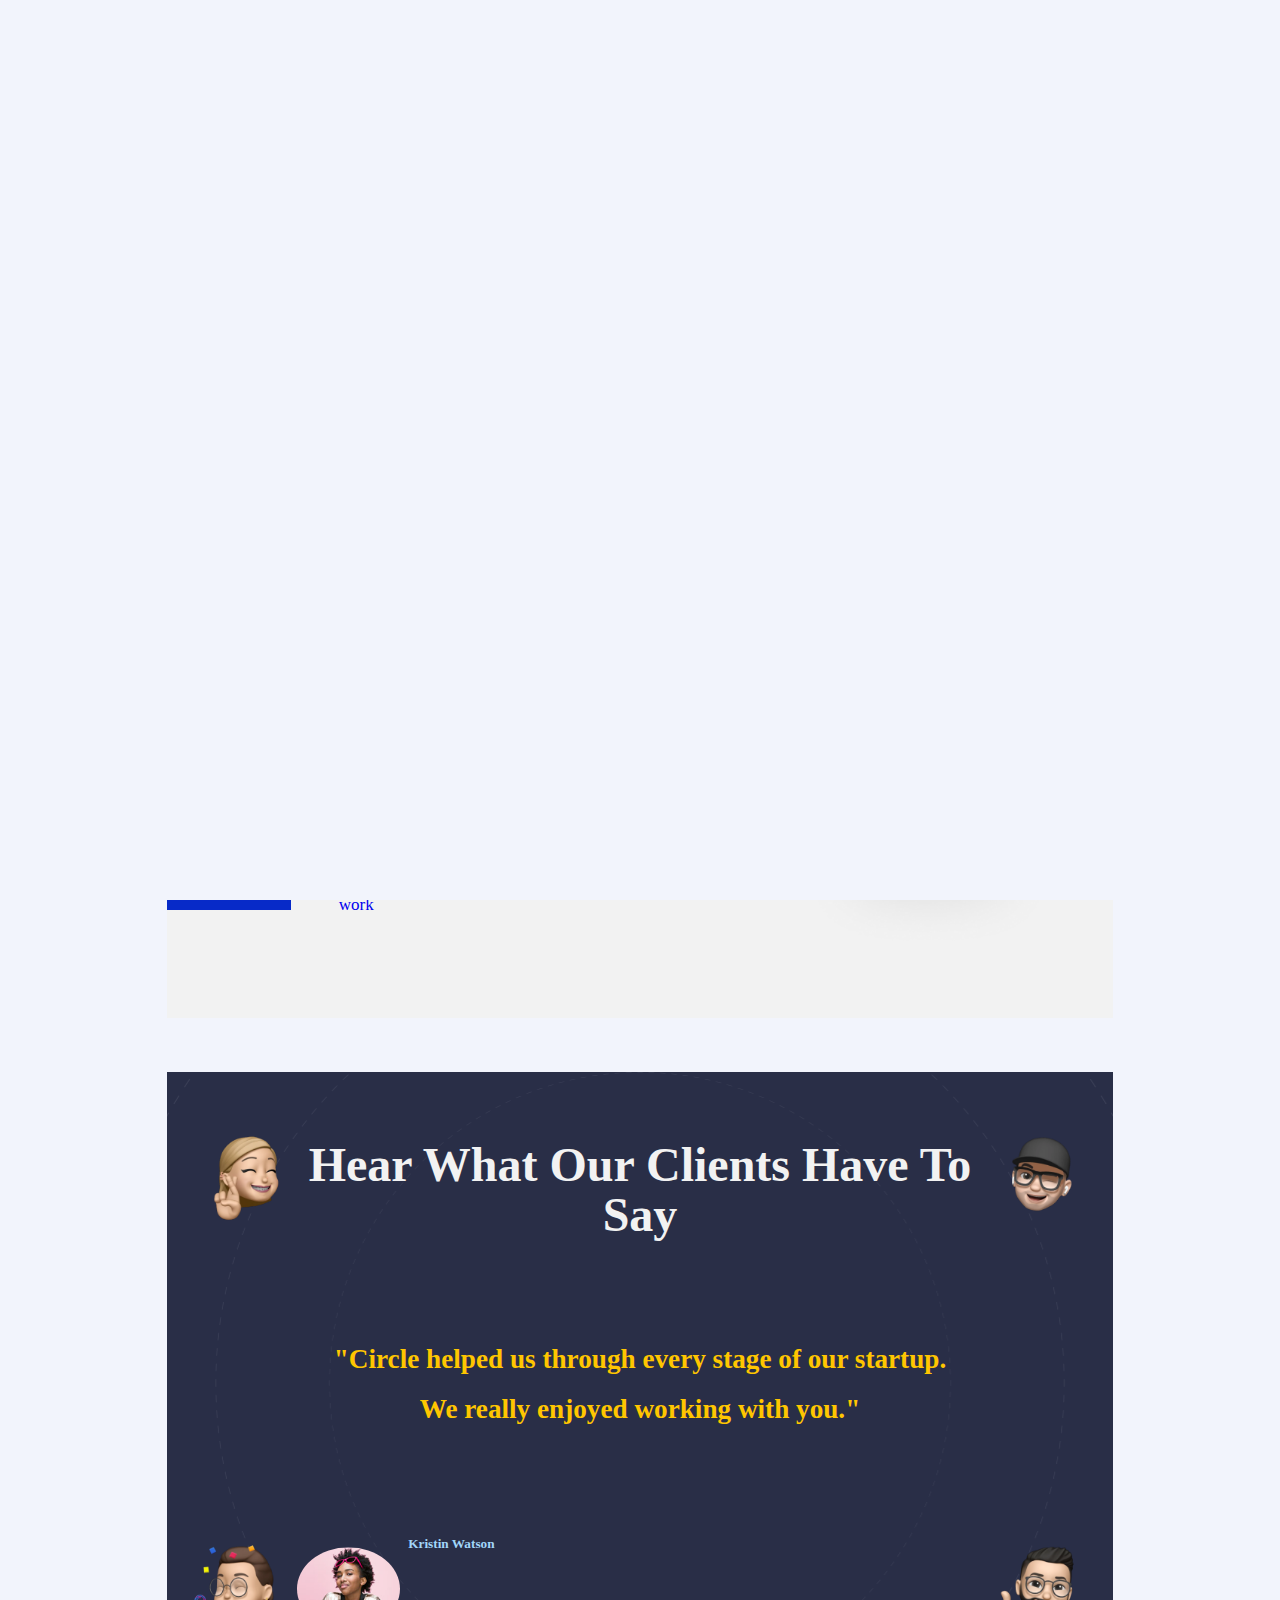
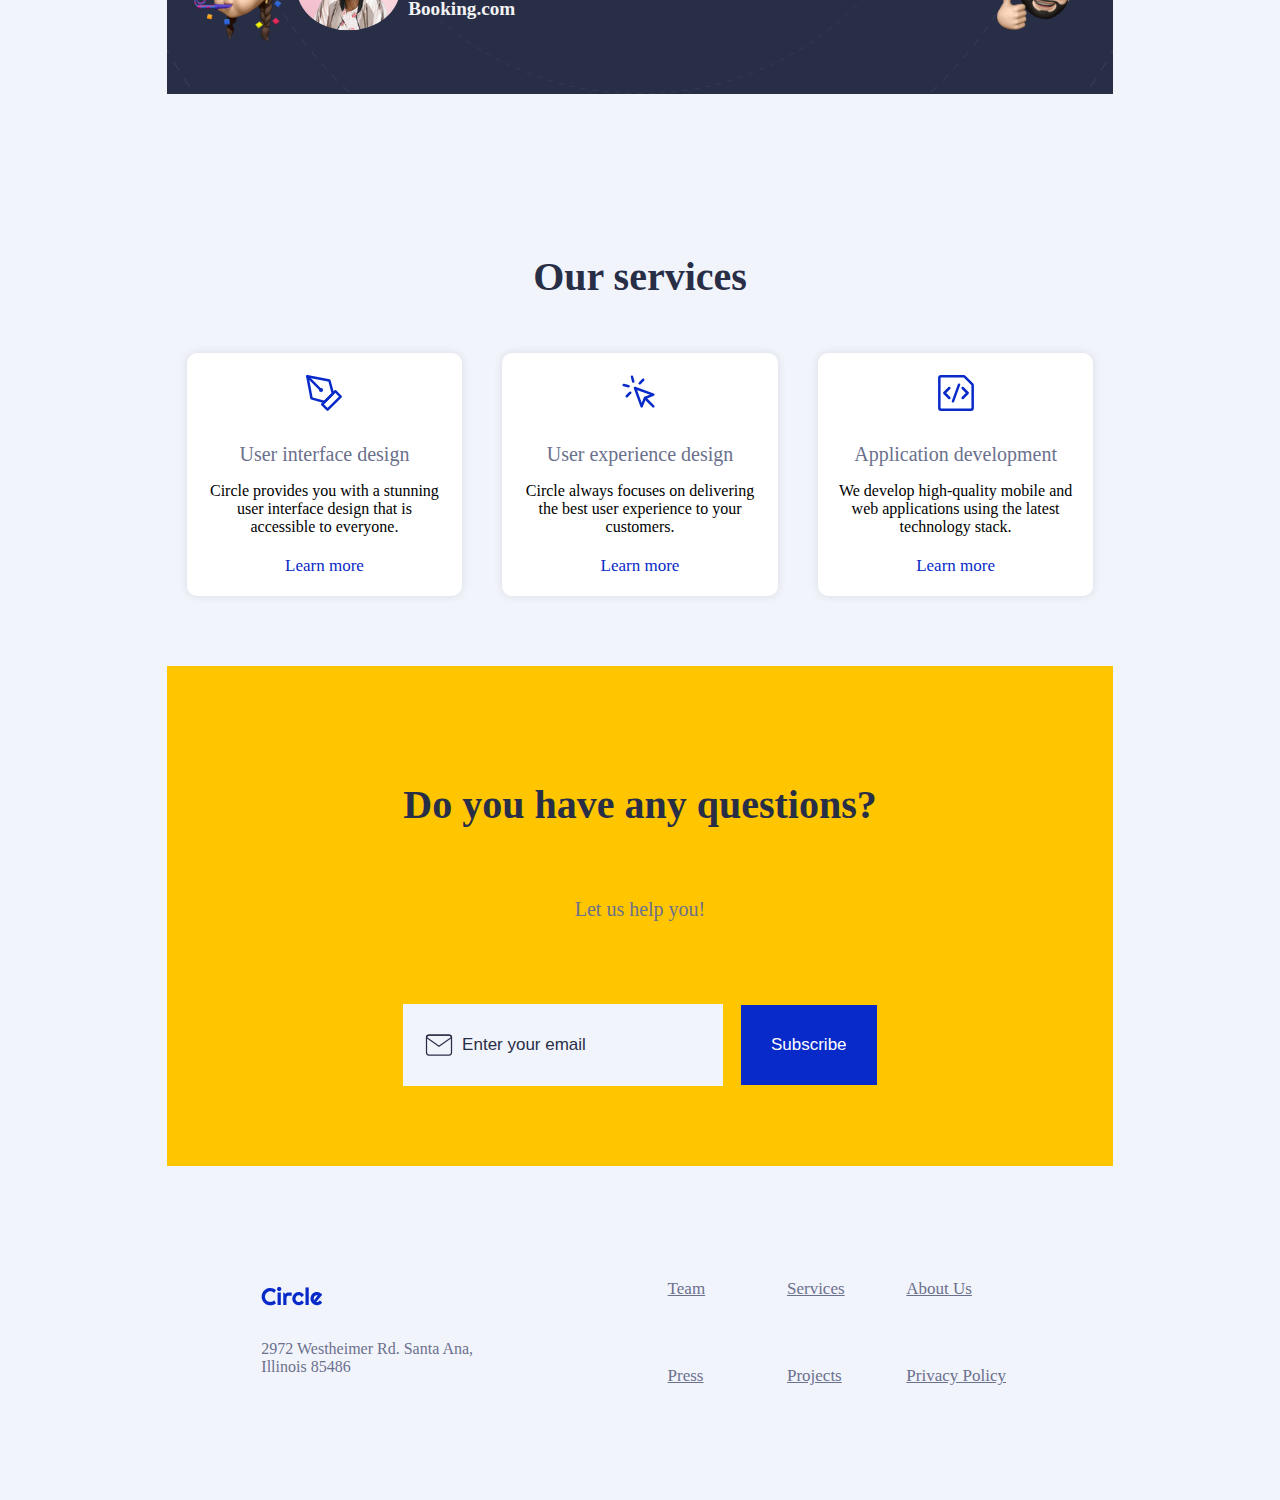
==== commit 49030d8f: "update" ====
--- a/index.html
+++ b/index.html
@@ -5,7 +5,6 @@
     <meta name="viewport" content="width=device-width, initial-scale=1.0" />
     <title>Circle Agency – Home</title>
     <link rel="stylesheet" href="./css/styles.css" />   
-    <link rel="stylesheet" href="./css/index.css" />
     <link rel="stylesheet" href="./css/splash-loader.css" />
     <!-- Load scripts after the HTML is parsed -->
     <script src="./js/index.js" defer></script>
@@ -75,11 +74,12 @@
                 <img class="img-client" src="./assets/logos/amazon-logo.svg" alt="amazon logo">
             </a>
         </div>
+        
     </section>
     <!-- Recent Projects Section -->
     
     <!-- Testimonial Section -->
-    <section id="opinions">
+    <section id="review">
         <div class="memojis">
             <img class="memoji1 visible"
                 src="./assets/testimonial-section/memoji-1.png"
@@ -98,15 +98,17 @@
                 <h3 class="yellow">
                     "Circle helped us through every stage of our startup.<br />We really enjoyed working with you."
                 </h3>
+                
                 <div class="card">
                     <img class="profile-pic"
                         src="./assets/testimonial-section/profile.png"
                         alt="profile pic" />
                     <div class="card-texts">
                         <h5 class="light-blue">Kristin Watson</h5>
-                        <h6 class="white">Booking.com</h6>
+                        <h6 class="booking">Booking.com</h6>
                     </div>
-                </div>
+                    </div>
+                
             </div>
         </div>
     </section>
@@ -143,7 +145,7 @@
     </section>
 
     <!-- Newsletter Component -->
-    <newsletter-component id="newsletter"></newsletter-component>
+     <newsletter-component id="newsletter"></newsletter-component>
 
     <!-- Scroll to Top Button -->
     <div class="scroll-to-top">
--- a/css/styles.css
+++ b/css/styles.css
@@ -1,7 +1,17 @@
+/* Reset default browser styles */
+body,
+html {
+  margin: 0 7%;
+  padding: 0;
+}
+
+html {
+  background-color: #f2f4fc;
+}
+
+/* Global styles */
 @import url("https://fonts.googleapis.com/css2?family=Cinzel&family=Roboto:wght@100;300;400;500&display=swap");
-html{
-  background-color: #F2F4FC;
-}
+
 :root {
   --primary: #072ac8;
   --primaryLight: #a2d6f9;
@@ -21,237 +31,314 @@
   --line-color: #ff0055;
 }
 
-
- 
-@media only screen and (max-width: 902px) {
-
-  
-
-  body {
-      background-color: #727275;
-
-  }
-
- 
-
-  h1 {
-      font-size: 30px;
-      font-weight: 700;
-  }
-
-  h2 {
-      font-size: 30px;
-      font-weight: 700;
-  }
-
-  h4 {
-      font-size: 17px;
-      font-weight: 400;
-  }
-
-
-  /* Main Section */
-  .hero-container {
-      width: 100vw;
-      display: flex;
-      flex-direction: column;
-      align-items: center;
-      gap: 2vh;
-      margin: 0;
-  }
-
-  .hero-btn {
-      display: flex;
-      align-content: center;
-      margin-left: 50%;
-      margin-right: 50%;
-      margin-top: 50px;
-      font-size: 17px;
-      font-weight: 500;
-  }
-
-  .white-btn {
-      text-decoration: none;
-      padding: 15px 30px;
-
-  }
- 
-
-  
-
-  #hero {
-      margin-bottom: 5vh 0;
-      width: 100vw;
-  }
-
-  #hero img {
-      padding: 0px;
-      margin: 0px;
-      width: 70vw;
-  }
-
-  .text {
-      display: flex;
-      flex-direction: column;
-      align-items: center;
-      width: 80vw;
-      padding: 5%;
-      text-align: center;
-  }
-
-  .text h4 {
-      margin-top: 2vh;
-  }
-
-}
-
-/* Desktop/Tablet/Laptop Screens */
-
-@media only screen and (min-width: 903px) {
-
-  h1 {
-      font-size: 60px;
-      font-weight: 700;
-  }
-
-  h2 {
-      font-size: 40px;
-      font-weight: 700;
-  }
-
-  h3 {
-      font-size: 24px;
-      font-weight: 500;
-  }
-
-
-  h4 {
-      font-size: 20px;
-      font-weight: 400;
-  }
-
-  .blue-btn {
-      background-color: #072AC8;
-      color: white;
-      text-decoration: none;
-      padding: 15px 20px;
-      font-size: 17px;
-      font-weight: 500;
-      white-space: nowrap;
-  }
-
-  .blue-btn:hover{
-    background-color: #292e47;
-  }
-
-  
-  .container {
-    max-width: 1100px;
-    margin-right: auto;
-    margin-left: auto;
+/* Main Section */
+.hero-container {
+  width: 80%;
+  display: flex;
+  flex-direction: row; /* Change flex direction to row */
+  justify-content: space-between; /* Add space between elements */
+  align-items: center;
+  gap: 2vh;
+  margin: 0;
+}
+
+.text {
+  display: flex;
+  flex-direction: column;
+  justify-content: center;
+  text-align: left;
+  width: 45%;
+  padding: 5% 0 5% 0;
+  gap: 10%;
+}
+
+h1 {
+  font-size: 60px;
+  font-weight: 700;
+}
+
+h4 {
+  color: #6b708d;
+  font-size: 20px;
+  font-weight: 400;
+}
+
+.hero-btn {
+  display: flex;
+  align-items: center; /* Center buttons vertically */
+  font-size: 17px;
+  font-weight: 500;
+}
+
+.white-btn {
+  text-decoration: none;
+  padding: 15px 30px;
+}
+
+.blue-btn {
+  background-color: #072ac8;
+  color: white;
+  text-decoration: none;
+  padding: 15px 20px;
+  font-size: 17px;
+  font-weight: 500;
+  white-space: nowrap;
+}
+
+.blue-btn:hover {
+  background-color: #292e47;
+}
+
+/* Hero Section styles */
+#hero {
+  background-color: #f2f2f2;
+  padding: 50px 0;
+  display: flex;
+  flex-direction: row;
+  justify-content: space-between;
+  align-items: center;
+}
+
+.hero-img {
+  position: relative;
+  flex: 1;
+}
+
+.hero {
+  max-width: 550px;
+}
+
+.hero-img img {
+  display: block;
+}
+
+.card1 {
+  position: absolute;
+  max-width: 275px;
+  top: 5%;
+  left: -18%;
+}
+
+.card2 {
+  position: absolute;
+  max-width: 275px;
+  bottom: -15%;
+  right: -15%;
+}
+
+/* Clients Section styles */
+#clients {
+  width: 100%; 
+  overflow: hidden; 
+  margin: 0 auto;
+  position: relative;
+}
+
+.client-logos {
+  display: flex;
+  height: 100%;
+  animation: slide 20s linear infinite;
+}
+
+.client-logos a {
+  display: flex;
+  width: 27%;
+  flex-shrink: 0;
+  white-space: nowrap;
+  justify-content: center;
+  align-items: center;
+}
+
+.client-logos img {
+  margin: 0 auto;
+  filter: grayscale(1);
+  width: 10rem;
+}
+
+.client-logos img:hover {
+  filter: grayscale(0);
+}
+
+/* Testimonial Section styles */
+#review {
+  margin-bottom: 8%;
+  position: relative;
+  background-color: #292E47;
+  background-image: url(../assets/testimonial-section/orbit.png);
+  background-position: center;
+  background-repeat: no-repeat;
+  background-size: cover;
+  max-width: 100%;
+  margin-right: auto;
+  margin-left: auto;
+  height: 622px;
+  display: flex;
+  justify-content: center;
+  align-items: center;
+
+}
+
+.memojis {
+  justify-items: flex-end;
+  width: 80%;
+  height: 70%;
+  display: flex;
+  justify-content: center;
+  align-items: center;
+}
+
+.memoji1,
+.memoji2,
+.memoji3,
+.memoji4 {
+  max-width: 12%;
+}
+.memoji1 {
+  position: absolute;
+  top: 8%;
+  left: 2%;
+}
+.memoji2 {
+  position: absolute;
+  top: 8%;
+  right: 2%;
+}
+.memoji3 {
+  position: absolute;
+  bottom: 8%;
+  right: 2%;
+}
+.memoji4 {
+  position: absolute;
+  bottom: 8%;
+  left: 2%;
+}
+.personal-opinion {
+  display: flex;
+  flex-direction: column;
+  text-align: center;
+  line-height: 50px;
+  width: 75%;
+  align-items: center;
+  justify-content: space-around;
+  position: absolute;
+  top: 50%;
+  left: 50%;
+  transform: translate(-50%, -50%);
+}
+
+.white {
+  font-size: 3em;
+  color: #f2f2f2;
+}
+
+.yellow {
+  margin-top: 6vh;
+  margin-bottom: 6vh;
+  font-size: 1.7rem;
+  color: #ffc600;
+}
+
+.light-blue {
+  color: #a2d6f9;
+}
+.booking{
+  font-size: 1.2em;
+  color: #f2f2f2;
+}
+.card {
+  display: flex;
+  gap: 8px;
+  align-items: center;
+  margin-top: 1.5rem;
+}
+
+.card-texts {
+  text-align: left;
+  line-height: 20px;
+}
+
+.profile-pic {
+  max-width: 15%;
+  border-radius: 50%;
+}
+
+/* Services Section styles */
+.services {
+  padding: 50px 0;
+}
+
+.services h2 {
+  text-align: center;
+}
+
+.services-container {
+  display: flex;
+  justify-content: space-around;
+}
+
+.services-card {
+  flex: 1;
+  margin: 20px;
+  padding: 20px;
+  background-color: #fff;
+  border-radius: 10px;
+  box-shadow: 0 0 10px rgba(0, 0, 0, 0.1);
+  text-align: center;
+}
+
+.img-services {
+  margin-bottom: 20px;
+}
+
+.services-card h4 {
+  margin-bottom: 10px;
+}
+
+.services-card p {
+  margin-bottom: 20px;
+}
+
+.learn-more {
+  font-size: 17px;
+  font-weight: 500;
+  text-decoration: none;
+  color: #072AC8;
+}
+
+
+/* Hide the main navigation by default */
+.main-nav {
+  display: none;
+}
+
+/* Media query for screens with a maximum width of 767px */
+@media only screen and (max-width: 767px) {
+  .burger-icon {
+    display: block; /* Display the burger icon for screens up to 767px */
+  }
+
+  .main-nav {
+    flex-direction: column;
+    text-align: center;
+    background-color: #f9f9f9;
+    position: absolute;
+    top: 60px; /* Adjust as needed */
+    left: 0;
+    right: 0;
+    z-index: 1;
+  }
+
+  .main-nav li {
+    padding: 10px 0;
+  }
+
+  .nav-links {
+    margin-right: 0;
+  }
+
+  /* Show the main navigation when burger icon is checked */
+  #chkToggle:checked + .burger-icon + .main-nav {
     display: flex;
-    justify-content: space-between;
-
-}
-
-  
-  /* Main Section*/
-
-  #hero {
-      margin-bottom: 8%;
-  }
-
-  .hero-btn {
-      display: flex;
-      align-content: center;
-      font-size: 17px;
-      font-weight: 500;
-  }
-
-  .white-btn {
-      text-decoration: none;
-      padding: 15px 30px;
-
-  }
-
-  
-
-
-
- 
-
-  .hero-img {
-      position: relative;
-  }
-
-  .hero {
-      max-width: 550px;
-  }
-
-  .card1 {
-      position: absolute;
-      max-width: 275px;
-      top: 5%;
-      left: -18%;
-  }
-
-  .card2 {
-      position: absolute;
-      max-width: 275px;
-      right: -20%;
-      bottom: -20%;
-  }
-
-  .text {
-      display: flex;
-      flex-direction: column;
-      justify-content: center;
-      text-align: left;
-      width: 45%;
-      padding: 5% 0 5% 0;
-      gap: 10%;
-  }
-
-} 
-  /*client section*/
-  #clients {
-    width: 80%; /* Set width to 80% of the screen */
-    overflow: hidden; /* Hide overflow content */
-    margin: 0 auto; /* Center the container */
-    position: relative;
-}
-  body {
-    overflow-x: hidden; /* Ensure no horizontal scrolling */
-    margin: 0; /* Remove default margin */
-}
-.client-logos {
-    display: flex;
-    height: 100%;
-    animation: slide 20s linear infinite;
-}
-
-.client-logos a {
-    display: flex;
-    width: 27%;
-    flex-shrink: 0;
-    white-space: nowrap;
-    justify-content: center;
-    align-items: center;
-}
-
-
-.client-logos img {
-   margin: 0 auto;
-   filter: grayscale(1);
-   width: 10rem;
-}
-.client-logos img:hover {
-    filter: grayscale(0);
-}
-
-
-
-  
- 
-
-
+  }
+}
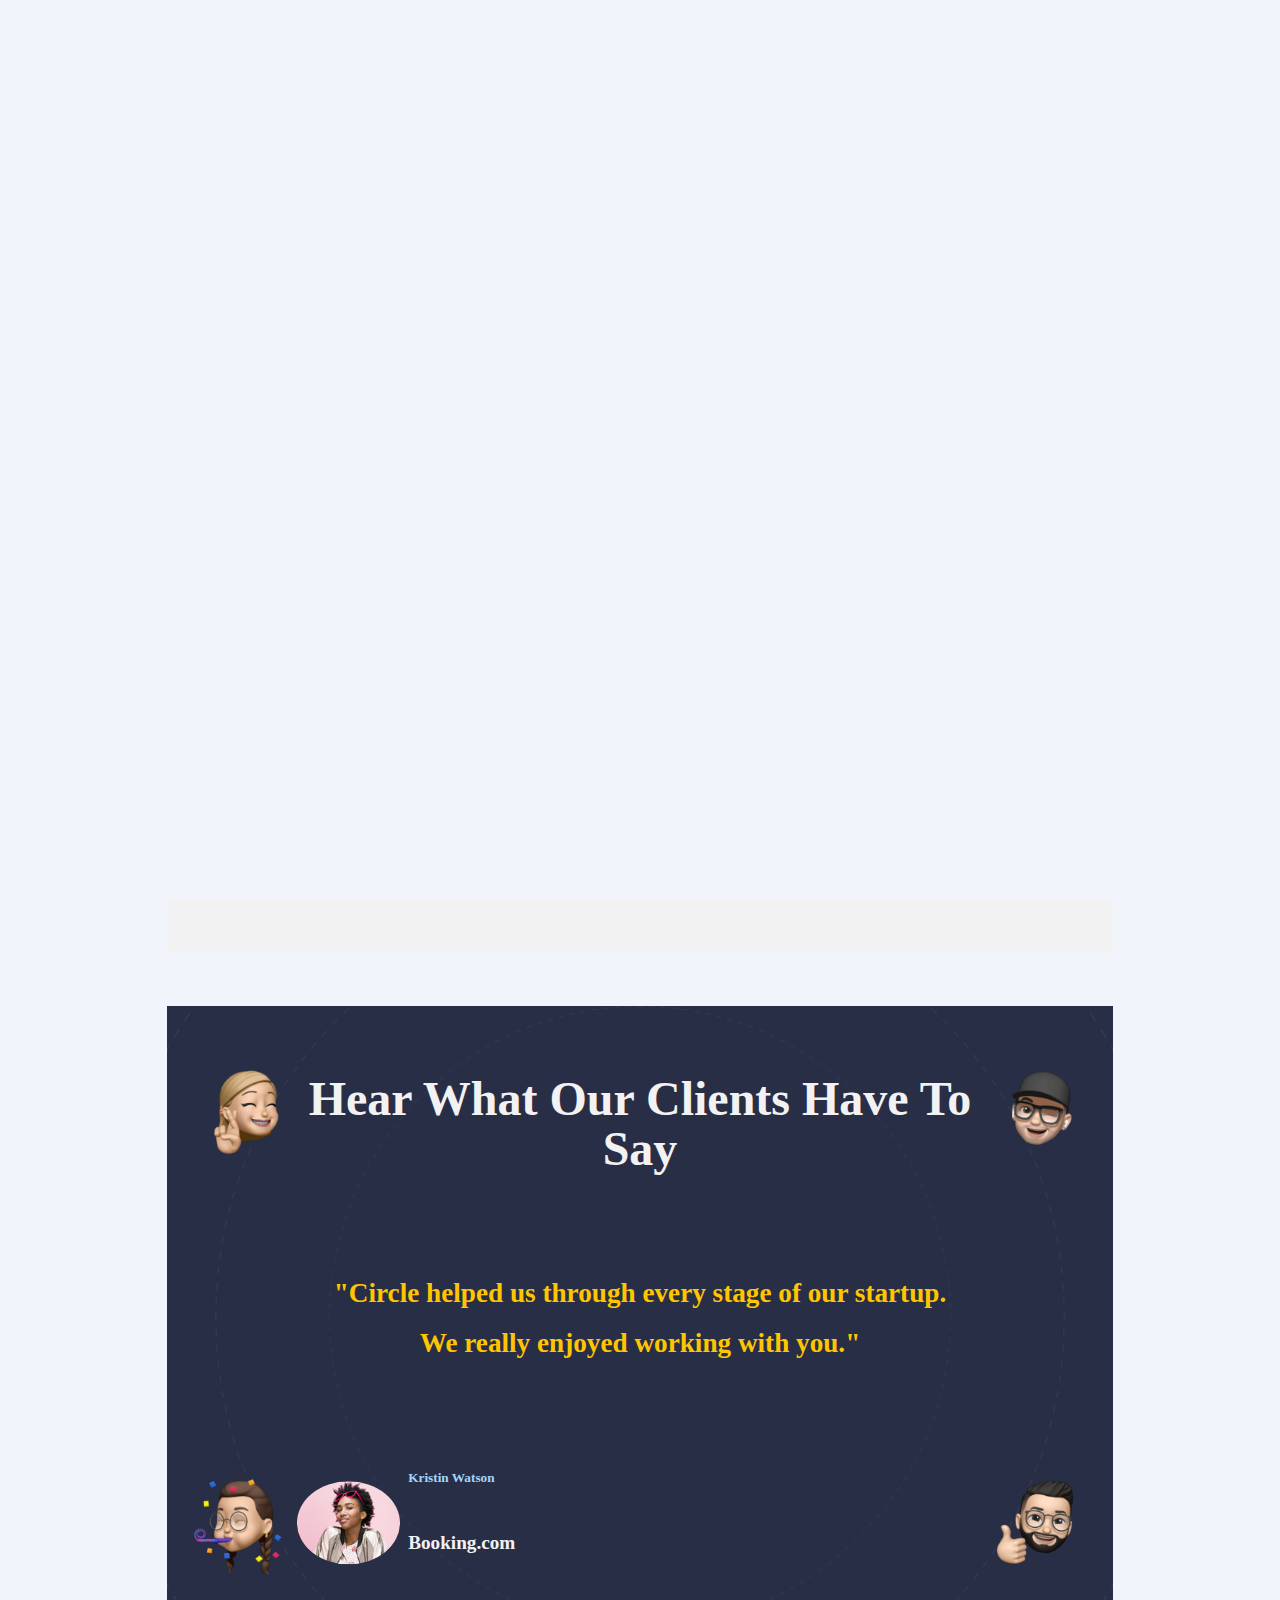
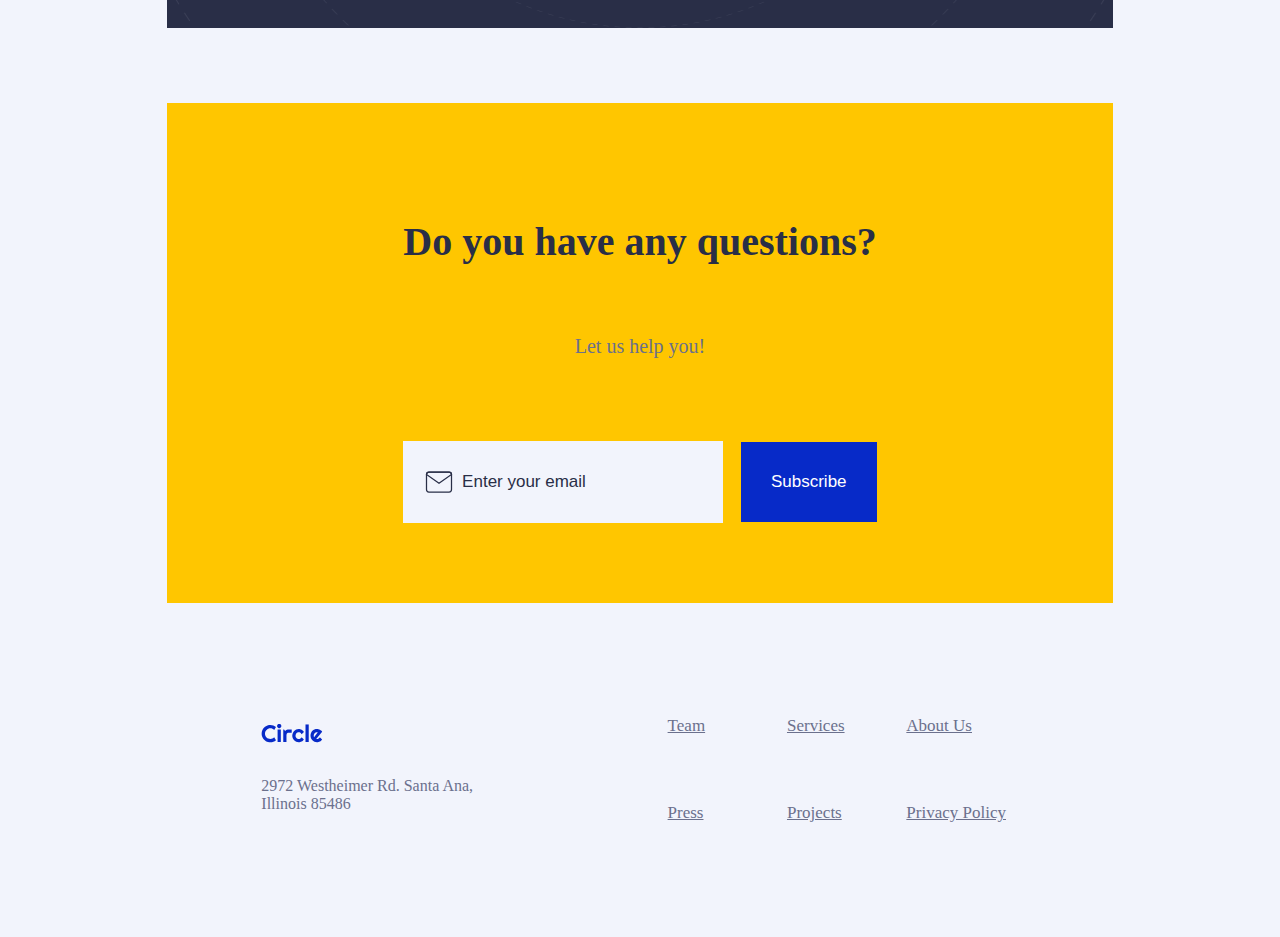
==== commit b9ff36d0: "last update" ====
--- a/index.html
+++ b/index.html
@@ -113,36 +113,7 @@
         </div>
     </section>
 
-    <!-- Services Section -->
-    <section id="services" class="services">
-        <h2 class="capitalize">Our services</h2>
-        <div class="services-container">
-            <article class="services-card">
-                <div class="img-services">
-                    <img src="./assets/services-section/icons/1.svg" alt="User interface design icon">
-                </div>
-                <h4 class="capitalize">User interface design</h4>
-                <p>Circle provides you with a stunning user interface design that is accessible to everyone.</p>
-                <a class="learn-more" href="#">Learn more</a>
-            </article>
-            <article class="services-card">
-                <div class="img-services">
-                    <img src="./assets/services-section/icons/2.svg" alt="User experience design icon">
-                </div>
-                <h4 class="capitalize">User experience design</h4>
-                <p>Circle always focuses on delivering the best user experience to your customers.</p>
-                <a class="learn-more" href="#">Learn more</a>
-            </article>
-            <article class="services-card">
-                <div class="img-services">
-                    <img src="./assets/services-section/icons/3.svg" alt="Application development icon">
-                </div>
-                <h4 class="capitalize">Application development</h4>
-                <p>We develop high-quality mobile and web applications using the latest technology stack.</p>
-                <a class="learn-more" href="#">Learn more</a>
-            </article>
-        </div>
-    </section>
+ 
 
     <!-- Newsletter Component -->
      <newsletter-component id="newsletter"></newsletter-component>
--- a/css/styles.css
+++ b/css/styles.css
@@ -35,8 +35,8 @@
 .hero-container {
   width: 80%;
   display: flex;
-  flex-direction: row; /* Change flex direction to row */
-  justify-content: space-between; /* Add space between elements */
+  flex-direction: row;
+  justify-content: space-between;
   align-items: center;
   gap: 2vh;
   margin: 0;
@@ -65,7 +65,7 @@
 
 .hero-btn {
   display: flex;
-  align-items: center; /* Center buttons vertically */
+  align-items: center;
   font-size: 17px;
   font-weight: 500;
 }
@@ -105,7 +105,7 @@
 }
 
 .hero {
-  max-width: 550px;
+  max-width: 110%;
 }
 
 .hero-img img {
@@ -114,22 +114,22 @@
 
 .card1 {
   position: absolute;
-  max-width: 275px;
+  max-width: 60%;
   top: 5%;
   left: -18%;
 }
 
 .card2 {
   position: absolute;
-  max-width: 275px;
+  max-width: 60%;
   bottom: -15%;
   right: -15%;
 }
 
 /* Clients Section styles */
 #clients {
-  width: 100%; 
-  overflow: hidden; 
+  width: 100%;
+  overflow: hidden;
   margin: 0 auto;
   position: relative;
 }
@@ -175,7 +175,6 @@
   display: flex;
   justify-content: center;
   align-items: center;
-
 }
 
 .memojis {
@@ -263,82 +262,74 @@
   border-radius: 50%;
 }
 
-/* Services Section styles */
-.services {
-  padding: 50px 0;
-}
-
-.services h2 {
-  text-align: center;
-}
-
-.services-container {
-  display: flex;
-  justify-content: space-around;
-}
-
-.services-card {
-  flex: 1;
-  margin: 20px;
-  padding: 20px;
-  background-color: #fff;
-  border-radius: 10px;
-  box-shadow: 0 0 10px rgba(0, 0, 0, 0.1);
-  text-align: center;
-}
-
-.img-services {
-  margin-bottom: 20px;
-}
-
-.services-card h4 {
-  margin-bottom: 10px;
-}
-
-.services-card p {
-  margin-bottom: 20px;
-}
-
-.learn-more {
-  font-size: 17px;
-  font-weight: 500;
-  text-decoration: none;
-  color: #072AC8;
-}
-
-
-/* Hide the main navigation by default */
-.main-nav {
-  display: none;
-}
-
-/* Media query for screens with a maximum width of 767px */
-@media only screen and (max-width: 767px) {
-  .burger-icon {
-    display: block; /* Display the burger icon for screens up to 767px */
-  }
-
-  .main-nav {
+
+
+
+/* Media query for screens with a maximum width of 990px */
+@media only screen and (max-width: 990px) {
+  .card1,
+  .card2 {
+    display: none;
+  }
+}
+
+/* Additional media queries for responsiveness */
+@media screen and (max-width: 480px) {
+  .hero-container {
     flex-direction: column;
+    align-items: flex-start;
+  }
+
+  h1 {
+    font-size: 40px;
+  }
+
+  h4 {
+    font-size: 16px;
+  }
+
+  .text {
+    width: 100%;
+    padding: 5%;
+  }
+
+  .hero-btn {
+    flex-direction: column;
+    align-items: flex-start;
+  }
+
+  .blue-btn, .white-btn {
+    width: 100%;
     text-align: center;
-    background-color: #f9f9f9;
-    position: absolute;
-    top: 60px; /* Adjust as needed */
-    left: 0;
-    right: 0;
-    z-index: 1;
-  }
-
-  .main-nav li {
-    padding: 10px 0;
-  }
-
-  .nav-links {
-    margin-right: 0;
-  }
-
-  /* Show the main navigation when burger icon is checked */
-  #chkToggle:checked + .burger-icon + .main-nav {
-    display: flex;
-  }
-}
+  }
+}
+
+@media screen and (max-width: 768px) {
+  .hero-container {
+    flex-direction: column;
+    align-items: center;
+  }
+
+  .text {
+    width: 100%;
+  }
+
+  .blue-btn, .white-btn {
+    width: auto;
+    text-align: center;
+  }
+}
+
+@media screen and (max-width: 1024px) {
+  .hero-container {
+    width: 100%;
+  }
+
+  .text {
+    width: 50%;
+  }
+
+  .hero {
+    max-width: 100%;
+  }
+}
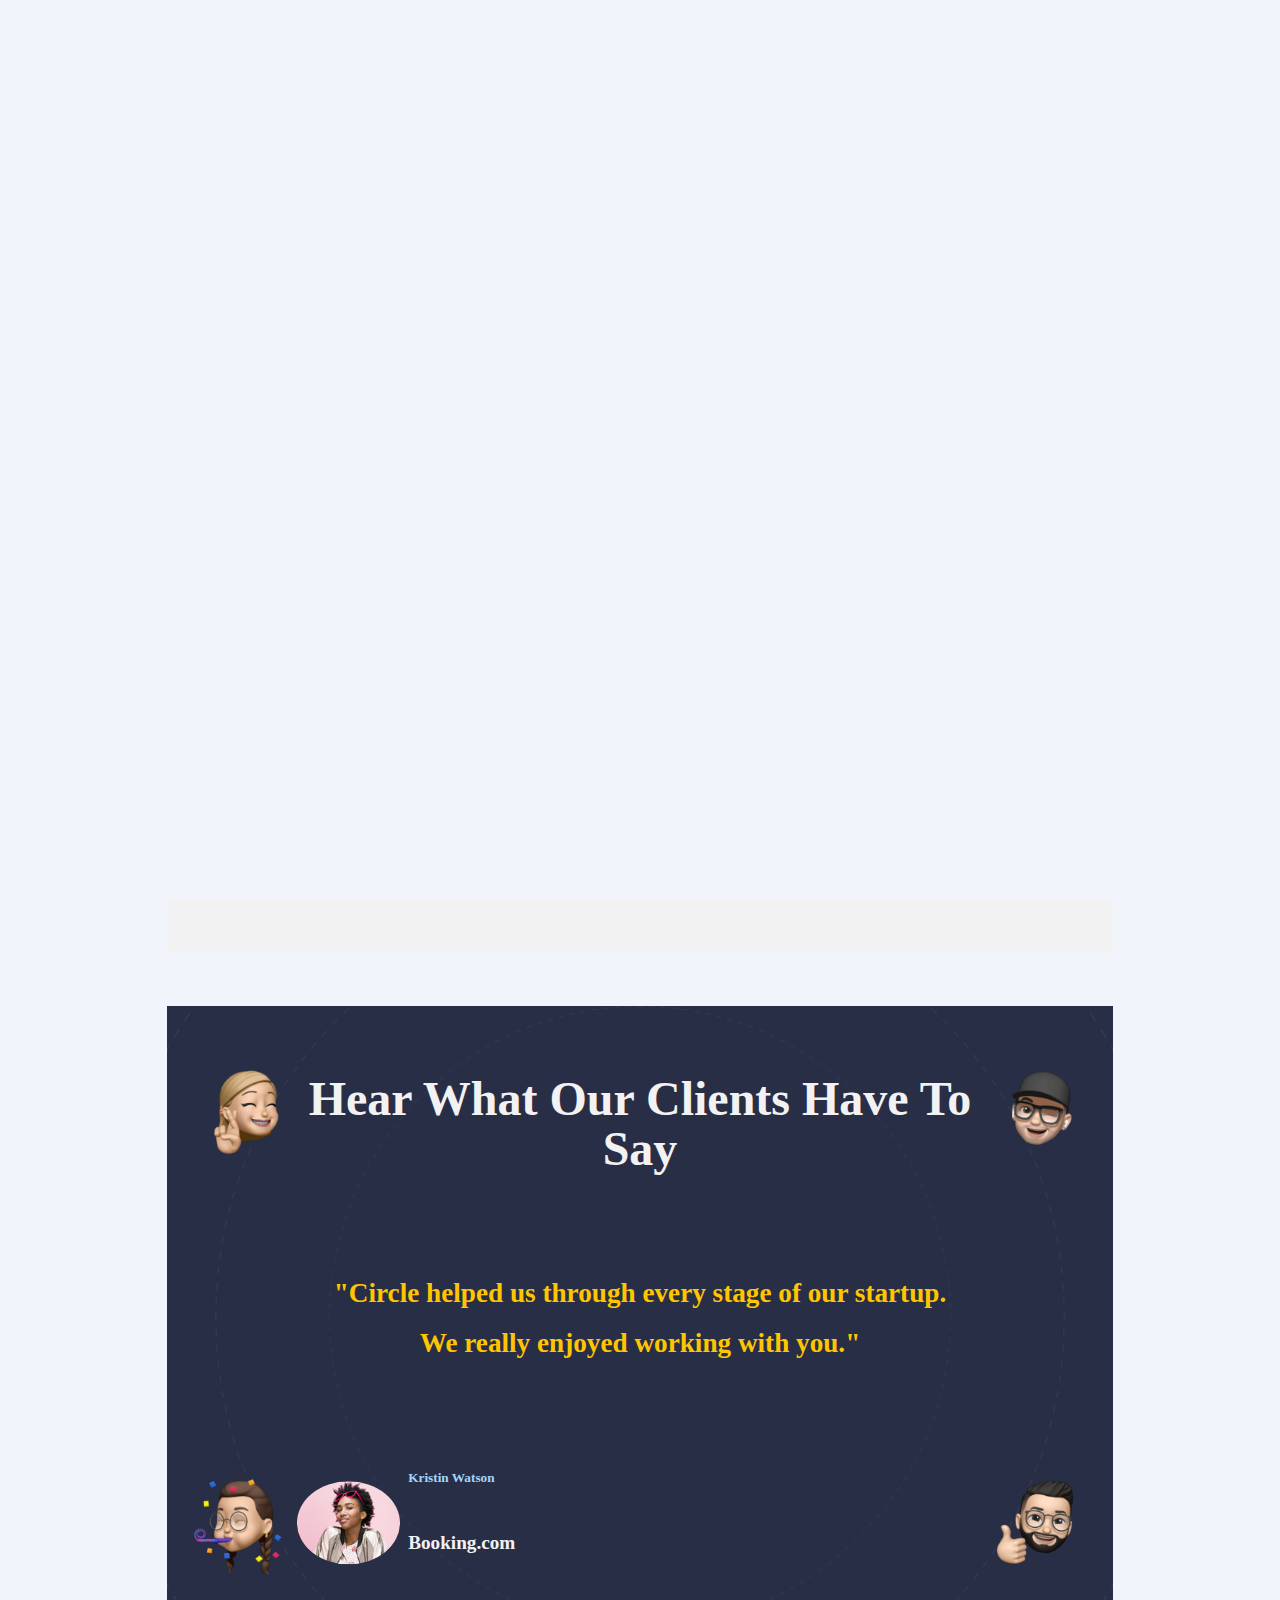
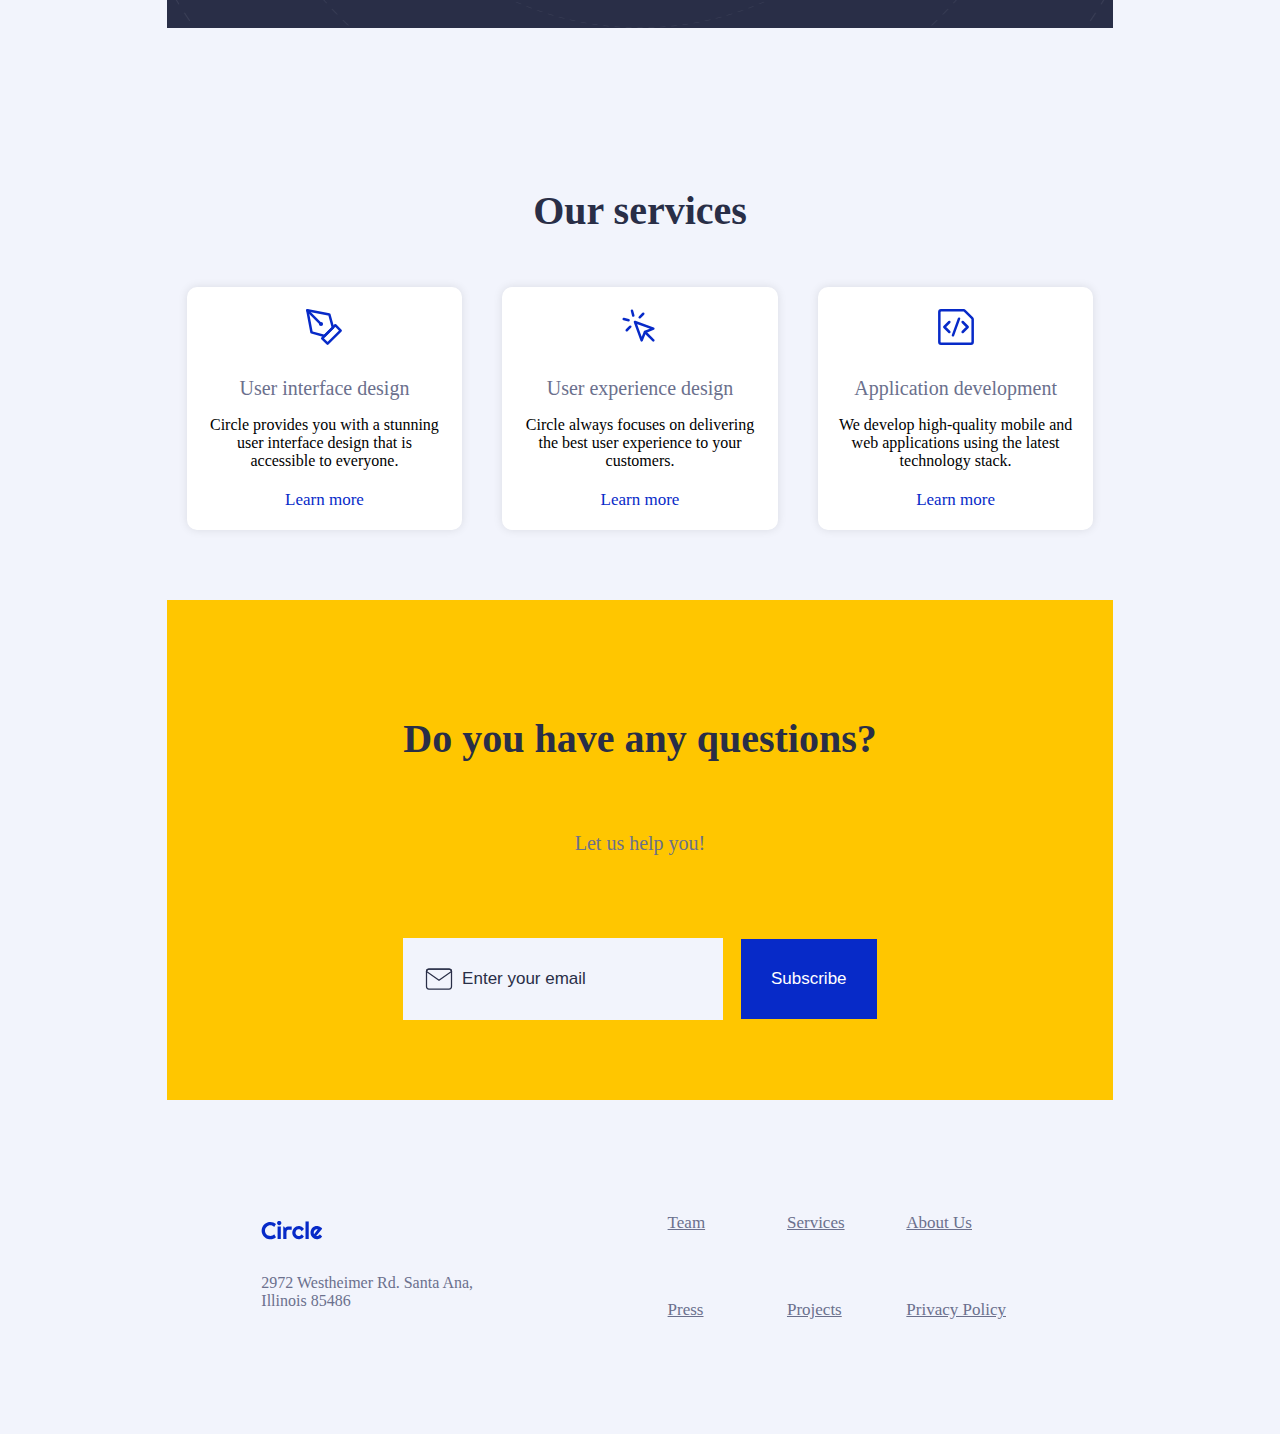
==== commit 2e25642b: "last update" ====
--- a/index.html
+++ b/index.html
@@ -113,7 +113,36 @@
         </div>
     </section>
 
- 
+    <!-- Services Section -->
+    <section id="services" class="services">
+        <h2 class="capitalize">Our services</h2>
+        <div class="services-container">
+            <article class="services-card">
+                <div class="img-services">
+                    <img src="./assets/services-section/icons/1.svg" alt="User interface design icon">
+                </div>
+                <h4 class="capitalize">User interface design</h4>
+                <p>Circle provides you with a stunning user interface design that is accessible to everyone.</p>
+                <a class="learn-more" href="#">Learn more</a>
+            </article>
+            <article class="services-card">
+                <div class="img-services">
+                    <img src="./assets/services-section/icons/2.svg" alt="User experience design icon">
+                </div>
+                <h4 class="capitalize">User experience design</h4>
+                <p>Circle always focuses on delivering the best user experience to your customers.</p>
+                <a class="learn-more" href="#">Learn more</a>
+            </article>
+            <article class="services-card">
+                <div class="img-services">
+                    <img src="./assets/services-section/icons/3.svg" alt="Application development icon">
+                </div>
+                <h4 class="capitalize">Application development</h4>
+                <p>We develop high-quality mobile and web applications using the latest technology stack.</p>
+                <a class="learn-more" href="#">Learn more</a>
+            </article>
+        </div>
+    </section>
 
     <!-- Newsletter Component -->
      <newsletter-component id="newsletter"></newsletter-component>
--- a/css/styles.css
+++ b/css/styles.css
@@ -262,6 +262,48 @@
   border-radius: 50%;
 }
 
+/* Services Section styles */
+.services {
+  padding: 50px 0;
+}
+
+.services h2 {
+  text-align: center;
+}
+
+.services-container {
+  display: flex;
+  justify-content: space-around;
+}
+
+.services-card {
+  flex: 1;
+  margin: 20px;
+  padding: 20px;
+  background-color: #fff;
+  border-radius: 10px;
+  box-shadow: 0 0 10px rgba(0, 0, 0, 0.1);
+  text-align: center;
+}
+
+.img-services {
+  margin-bottom: 20px;
+}
+
+.services-card h4 {
+  margin-bottom: 10px;
+}
+
+.services-card p {
+  margin-bottom: 20px;
+}
+
+.learn-more {
+  font-size: 17px;
+  font-weight: 500;
+  text-decoration: none;
+  color: #072AC8;
+}
 
 
 
@@ -304,7 +346,7 @@
   }
 }
 
-@media screen and (max-width: 768px) {
+@media screen and (max-width: 767px) {
   .hero-container {
     flex-direction: column;
     align-items: center;
@@ -318,6 +360,10 @@
     width: auto;
     text-align: center;
   }
+
+  .services-card{
+    display: block;
+  }
 }
 
 @media screen and (max-width: 1024px) {
